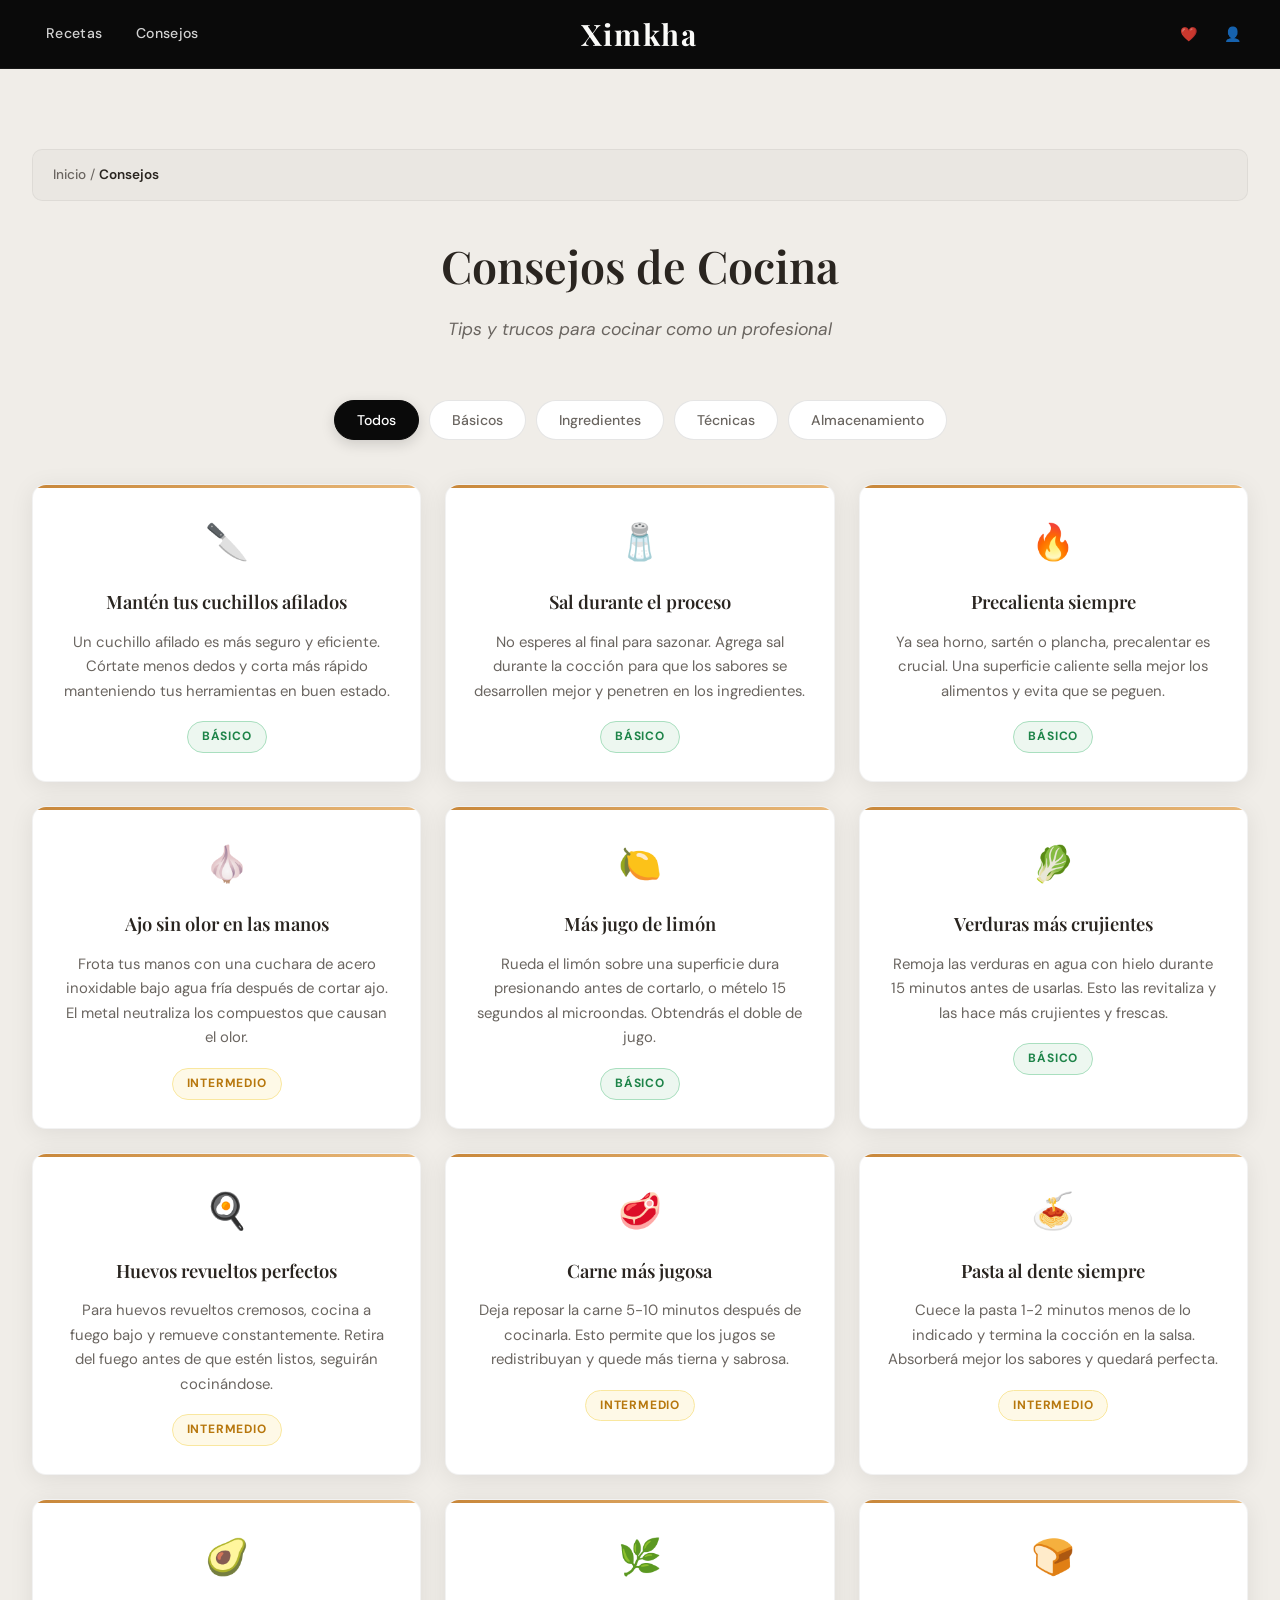
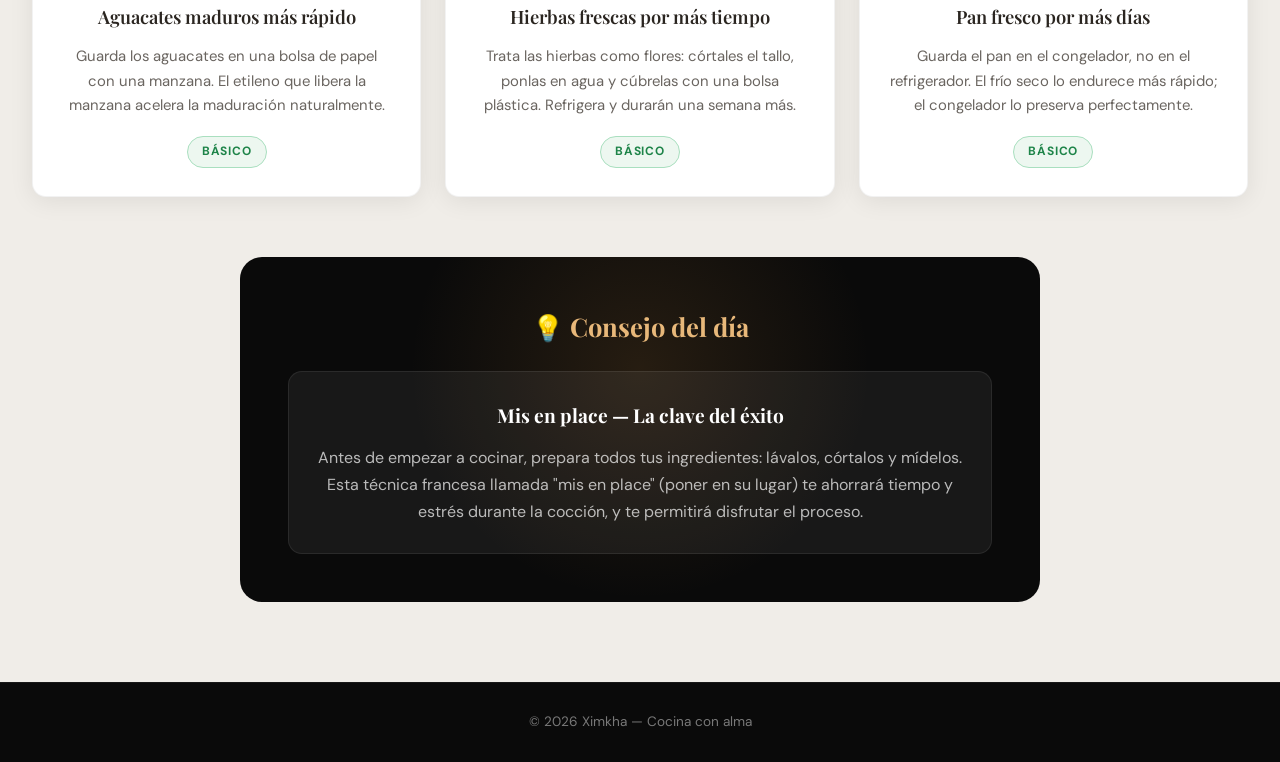
==== html/consejos.html @ 1acc7dbb "xml, js, css, html añadidos, aún mejorables" ====
<!DOCTYPE html>
<html lang="es">
<head>
    <meta charset="UTF-8" />
    <meta name="viewport" content="width=device-width, initial-scale=1.0" />
    <title>Consejos de Cocina | Ximkha</title>
    <link rel="stylesheet" href="../css/estilos.css" />
</head>
<body>

<header>
    <nav class="barra-navegacion">
        <ul class="menu izquierda">
            <li><a href="recetas.html">Recetas</a></li>
            <li><a href="consejos.html">Consejos</a></li>
        </ul>
        <a href="index.html" class="logo">Ximkha</a>
        <ul class="menu derecha">
            <li><a href="favoritos.html" class="icono" title="Favoritos">❤️</a></li>
            <li><a href="usuario.html" class="icono" title="Usuario">👤</a></li>
        </ul>
    </nav>
</header>

<main class="seccion-consejos">
    <div class="breadcrumb">
        <a href="index.html">Inicio</a> / <span>Consejos</span>
    </div>

    <div class="header-consejos">
        <h2>Consejos de Cocina</h2>
        <p class="subtitulo-consejos">Tips y trucos para cocinar como un profesional</p>
    </div>

    <div class="contenedor-consejos">
        <div class="categorias-consejos">
            <button class="btn-categoria activo" data-categoria="todos">Todos</button>
            <button class="btn-categoria" data-categoria="basicos">Básicos</button>
            <button class="btn-categoria" data-categoria="ingredientes">Ingredientes</button>
            <button class="btn-categoria" data-categoria="tecnicas">Técnicas</button>
            <button class="btn-categoria" data-categoria="almacenamiento">Almacenamiento</button>
        </div>

        <div class="grid-consejos">
            <article class="tarjeta-consejo" data-categoria="basicos">
                <div class="icono-consejo">🔪</div>
                <h3>Mantén tus cuchillos afilados</h3>
                <p>Un cuchillo afilado es más seguro y eficiente. Córtate menos dedos y corta más rápido manteniendo tus herramientas en buen estado.</p>
                <div class="dificultad basico">Básico</div>
            </article>

            <article class="tarjeta-consejo" data-categoria="basicos">
                <div class="icono-consejo">🧂</div>
                <h3>Sal durante el proceso</h3>
                <p>No esperes al final para sazonar. Agrega sal durante la cocción para que los sabores se desarrollen mejor y penetren en los ingredientes.</p>
                <div class="dificultad basico">Básico</div>
            </article>

            <article class="tarjeta-consejo" data-categoria="basicos">
                <div class="icono-consejo">🔥</div>
                <h3>Precalienta siempre</h3>
                <p>Ya sea horno, sartén o plancha, precalentar es crucial. Una superficie caliente sella mejor los alimentos y evita que se peguen.</p>
                <div class="dificultad basico">Básico</div>
            </article>

            <article class="tarjeta-consejo" data-categoria="ingredientes">
                <div class="icono-consejo">🧄</div>
                <h3>Ajo sin olor en las manos</h3>
                <p>Frota tus manos con una cuchara de acero inoxidable bajo agua fría después de cortar ajo. El metal neutraliza los compuestos que causan el olor.</p>
                <div class="dificultad intermedio">Intermedio</div>
            </article>

            <article class="tarjeta-consejo" data-categoria="ingredientes">
                <div class="icono-consejo">🍋</div>
                <h3>Más jugo de limón</h3>
                <p>Rueda el limón sobre una superficie dura presionando antes de cortarlo, o mételo 15 segundos al microondas. Obtendrás el doble de jugo.</p>
                <div class="dificultad basico">Básico</div>
            </article>

            <article class="tarjeta-consejo" data-categoria="ingredientes">
                <div class="icono-consejo">🥬</div>
                <h3>Verduras más crujientes</h3>
                <p>Remoja las verduras en agua con hielo durante 15 minutos antes de usarlas. Esto las revitaliza y las hace más crujientes y frescas.</p>
                <div class="dificultad basico">Básico</div>
            </article>

            <article class="tarjeta-consejo" data-categoria="tecnicas">
                <div class="icono-consejo">🍳</div>
                <h3>Huevos revueltos perfectos</h3>
                <p>Para huevos revueltos cremosos, cocina a fuego bajo y remueve constantemente. Retira del fuego antes de que estén listos, seguirán cocinándose.</p>
                <div class="dificultad intermedio">Intermedio</div>
            </article>

            <article class="tarjeta-consejo" data-categoria="tecnicas">
                <div class="icono-consejo">🥩</div>
                <h3>Carne más jugosa</h3>
                <p>Deja reposar la carne 5-10 minutos después de cocinarla. Esto permite que los jugos se redistribuyan y quede más tierna y sabrosa.</p>
                <div class="dificultad intermedio">Intermedio</div>
            </article>

            <article class="tarjeta-consejo" data-categoria="tecnicas">
                <div class="icono-consejo">🍝</div>
                <h3>Pasta al dente siempre</h3>
                <p>Cuece la pasta 1-2 minutos menos de lo indicado y termina la cocción en la salsa. Absorberá mejor los sabores y quedará perfecta.</p>
                <div class="dificultad intermedio">Intermedio</div>
            </article>

            <article class="tarjeta-consejo" data-categoria="almacenamiento">
                <div class="icono-consejo">🥑</div>
                <h3>Aguacates maduros más rápido</h3>
                <p>Guarda los aguacates en una bolsa de papel con una manzana. El etileno que libera la manzana acelera la maduración naturalmente.</p>
                <div class="dificultad basico">Básico</div>
            </article>

            <article class="tarjeta-consejo" data-categoria="almacenamiento">
                <div class="icono-consejo">🌿</div>
                <h3>Hierbas frescas por más tiempo</h3>
                <p>Trata las hierbas como flores: córtales el tallo, ponlas en agua y cúbrelas con una bolsa plástica. Refrigera y durarán una semana más.</p>
                <div class="dificultad basico">Básico</div>
            </article>

            <article class="tarjeta-consejo" data-categoria="almacenamiento">
                <div class="icono-consejo">🍞</div>
                <h3>Pan fresco por más días</h3>
                <p>Guarda el pan en el congelador, no en el refrigerador. El frío seco lo endurece más rápido; el congelador lo preserva perfectamente.</p>
                <div class="dificultad basico">Básico</div>
            </article>
        </div>
    </div>

    <div class="consejo-destacado">
        <h3>💡 Consejo del día</h3>
        <div class="consejo-dia">
            <h4>Mis en place — La clave del éxito</h4>
            <p>Antes de empezar a cocinar, prepara todos tus ingredientes: lávalos, córtalos y mídelos. Esta técnica francesa llamada "mis en place" (poner en su lugar) te ahorrará tiempo y estrés durante la cocción, y te permitirá disfrutar el proceso.</p>
        </div>
    </div>
</main>

<footer>
    <p>&copy; 2026 Ximkha — Cocina con alma</p>
</footer>

<script src="../js/consejos.js"></script>
<script src="../js/favoritos.js"></script>

</body>
</html>
---- css/estilos.css ----
@import url('https://fonts.googleapis.com/css2?family=Playfair+Display:wght@400;600;700&family=DM+Sans:wght@300;400;500;600&display=swap');

* {
    margin: 0;
    padding: 0;
    box-sizing: border-box;
}

:root {
    --negro: #0a0a0a;
    --blanco: #fafaf8;
    --crema: #f5f0e8;
    --acento: #c8873a;
    --acento-oscuro: #a06828;
    --acento-claro: #e8b87a;
    --gris-suave: #f0ede8;
    --gris-medio: #9a9590;
    --texto: #2a2520;
    --texto-suave: #6a6560;
    --sombra: 0 4px 24px rgba(0,0,0,0.08);
    --sombra-hover: 0 12px 40px rgba(0,0,0,0.15);
    --radio: 14px;
    --radio-grande: 22px;
}

body {
    font-family: 'DM Sans', sans-serif;
    background-color: var(--blanco);
    color: var(--texto);
    line-height: 1.65;
}

/* Header y barras dde navegación */
header {
    background-color: var(--negro);
    position: sticky;
    top: 0;
    z-index: 1000;
    border-bottom: 1px solid rgba(255,255,255,0.06);
}

.barra-navegacion {
    display: flex;
    justify-content: space-between;
    align-items: center;
    max-width: 1280px;
    margin: 0 auto;
    padding: 0 32px;
    height: 68px;
}

.menu {
    list-style: none;
    display: flex;
    gap: 6px;
    align-items: center;
}

.menu.izquierda { flex: 1; justify-content: flex-start; }
.menu.derecha   { flex: 1; justify-content: flex-end; }

.logo {
    font-family: 'Playfair Display', serif;
    font-size: 1.85rem;
    font-weight: 700;
    color: var(--blanco);
    text-decoration: none;
    letter-spacing: 2px;
    transition: color 0.3s;
    flex: 1;
    text-align: center;
}
.logo:hover { color: var(--acento-claro); }

.menu > li > a {
    color: rgba(255,255,255,0.82);
    text-decoration: none;
    font-size: 0.88rem;
    font-weight: 500;
    letter-spacing: 0.3px;
    padding: 8px 14px;
    border-radius: 8px;
    transition: all 0.25s;
    display: block;
}
.menu > li > a:hover {
    color: #fff;
    background: rgba(255,255,255,0.1);
}

/* Iconos de la derecha */
.icono {
    font-size: 1.25rem;
    transition: transform 0.25s;
    display: flex;
    align-items: center;
    justify-content: center;
    width: 38px;
    height: 38px;
    border-radius: 50%;
}
.icono:hover { transform: scale(1.15); background: rgba(255,255,255,0.1) !important; }
.icono.activo { background: rgba(200,135,58,0.2) !important; }

/* Separador "Ver todas" */
.mega-ver-todas {
    grid-column: 1 / -1;
    margin-top: 8px;
    padding-top: 16px;
    border-top: 1px solid rgba(255,255,255,0.08);
    list-style: none;
}

.mega-ver-todas a {
    display: flex;
    align-items: center;
    justify-content: center;
    gap: 8px;
    padding: 11px;
    background: linear-gradient(135deg, var(--acento), var(--acento-oscuro));
    border-radius: 10px;
    color: #fff !important;
    font-weight: 600;
    font-size: 0.88rem;
    text-decoration: none;
    transition: all 0.2s;
    letter-spacing: 0.3px;
    border: 1px solid transparent !important;
}

.mega-ver-todas a:hover {
    background: linear-gradient(135deg, var(--acento-claro), var(--acento));
    transform: none !important;
    box-shadow: 0 4px 16px rgba(200,135,58,0.35);
}

/* Flecha indicadora del dropdown */
.dropdown > a::after {
    content: ' ›';
    font-size: 0.9rem;
    opacity: 0.5;
    transition: transform 0.2s;
    display: inline-block;
}
.dropdown:hover > a::after {
    transform: rotate(90deg);
    opacity: 1;
}

/* =====================
   HERO - INDEX
   ===================== */
.hero {
    min-height: calc(100vh - 68px);
    background: var(--negro);
    display: flex;
    flex-direction: column;
    align-items: center;
    justify-content: center;
    text-align: center;
    padding: 60px 30px;
    position: relative;
    overflow: hidden;
}

/* Fondo con textura de puntos */
.hero::before {
    content: '';
    position: absolute;
    inset: 0;
    background-image: radial-gradient(circle, rgba(200,135,58,0.08) 1px, transparent 1px);
    background-size: 32px 32px;
    pointer-events: none;
}

/* Orbe de luz ambiental */
.hero::after {
    content: '';
    position: absolute;
    top: -20%;
    left: 50%;
    transform: translateX(-50%);
    width: 700px;
    height: 700px;
    background: radial-gradient(circle, rgba(200,135,58,0.12) 0%, transparent 65%);
    pointer-events: none;
}

.hero-badge {
    display: inline-flex;
    align-items: center;
    gap: 8px;
    background: rgba(200,135,58,0.12);
    border: 1px solid rgba(200,135,58,0.3);
    color: var(--acento-claro);
    font-size: 0.8rem;
    font-weight: 600;
    letter-spacing: 1.5px;
    text-transform: uppercase;
    padding: 7px 16px;
    border-radius: 50px;
    margin-bottom: 32px;
    position: relative;
    z-index: 1;
    animation: fadeUp 0.8s ease both;
}

.hero h1 {
    font-family: 'Playfair Display', serif;
    font-size: clamp(3rem, 7vw, 5.5rem);
    font-weight: 700;
    color: var(--blanco);
    line-height: 1.1;
    margin-bottom: 24px;
    position: relative;
    z-index: 1;
    animation: fadeUp 0.8s ease 0.1s both;
}

.hero h1 em {
    font-style: italic;
    color: var(--acento-claro);
}

.hero-subtitulo {
    font-size: 1.15rem;
    color: rgba(255,255,255,0.55);
    font-weight: 300;
    max-width: 480px;
    margin-bottom: 48px;
    position: relative;
    z-index: 1;
    animation: fadeUp 0.8s ease 0.2s both;
    line-height: 1.7;
}

.hero-botones {
    display: flex;
    gap: 14px;
    flex-wrap: wrap;
    justify-content: center;
    position: relative;
    z-index: 1;
    animation: fadeUp 0.8s ease 0.3s both;
    margin-bottom: 72px;
}

.btn-primario {
    display: inline-flex;
    align-items: center;
    gap: 8px;
    background: linear-gradient(135deg, var(--acento), var(--acento-oscuro));
    color: #fff;
    padding: 14px 28px;
    border-radius: 50px;
    text-decoration: none;
    font-weight: 600;
    font-size: 0.95rem;
    transition: all 0.3s;
    box-shadow: 0 4px 20px rgba(200,135,58,0.35);
}
.btn-primario:hover {
    transform: translateY(-2px);
    box-shadow: 0 8px 28px rgba(200,135,58,0.45);
}

.btn-secundario {
    display: inline-flex;
    align-items: center;
    gap: 8px;
    background: rgba(255,255,255,0.07);
    color: rgba(255,255,255,0.85);
    padding: 14px 28px;
    border-radius: 50px;
    text-decoration: none;
    font-weight: 500;
    font-size: 0.95rem;
    transition: all 0.3s;
    border: 1px solid rgba(255,255,255,0.12);
}
.btn-secundario:hover {
    background: rgba(255,255,255,0.12);
    color: #fff;
    transform: translateY(-2px);
}

/* Stats del hero */
.hero-stats {
    display: flex;
    gap: 48px;
    position: relative;
    z-index: 1;
    animation: fadeUp 0.8s ease 0.4s both;
}

.hero-stat {
    text-align: center;
}

.hero-stat-num {
    font-family: 'Playfair Display', serif;
    font-size: 2rem;
    font-weight: 700;
    color: var(--blanco);
    display: block;
}

.hero-stat-label {
    font-size: 0.78rem;
    color: rgba(255,255,255,0.4);
    text-transform: uppercase;
    letter-spacing: 1.5px;
    font-weight: 500;
}

/* Divisor hero */
.hero-divider {
    position: absolute;
    bottom: 0;
    left: 0;
    right: 0;
    height: 60px;
    background: var(--blanco);
    clip-path: ellipse(55% 100% at 50% 100%);
}

/* =====================
   CATEGORÍAS HERO (debajo del hero)
   ===================== */
.categorias-hero {
    padding: 64px 32px;
    max-width: 1280px;
    margin: 0 auto;
}

.categorias-hero h2 {
    font-family: 'Playfair Display', serif;
    font-size: 2rem;
    color: var(--texto);
    margin-bottom: 36px;
    font-weight: 600;
}

.categorias-grid {
    display: grid;
    grid-template-columns: repeat(4, 1fr);
    gap: 20px;
}

.categoria-card {
    background: var(--gris-suave);
    border-radius: var(--radio);
    padding: 28px 24px;
    text-decoration: none;
    display: flex;
    flex-direction: column;
    gap: 12px;
    transition: all 0.3s;
    border: 1px solid rgba(0,0,0,0.05);
}

.categoria-card:hover {
    background: var(--negro);
    transform: translateY(-4px);
    box-shadow: var(--sombra-hover);
}

.categoria-card:hover .cat-titulo { color: #fff; }
.categoria-card:hover .cat-desc { color: rgba(255,255,255,0.5); }

.cat-emoji { font-size: 2rem; }
.cat-titulo { font-weight: 600; font-size: 1rem; color: var(--texto); }
.cat-desc { font-size: 0.82rem; color: var(--texto-suave); }

/* =====================
   SECCIÓN RECETAS
   ===================== */
.seccion-recetas {
    padding: 80px 32px 80px;
    background: var(--blanco);
}

.seccion-header {
    max-width: 1280px;
    margin: 0 auto 48px;
    display: flex;
    align-items: flex-end;
    justify-content: space-between;
}

.seccion-header h2 {
    font-family: 'Playfair Display', serif;
    font-size: 2.4rem;
    color: var(--texto);
    font-weight: 600;
}

.seccion-header a {
    color: var(--acento);
    text-decoration: none;
    font-weight: 500;
    font-size: 0.9rem;
    transition: color 0.2s;
}
.seccion-header a:hover { color: var(--acento-oscuro); }

.grid-recetas {
    display: grid;
    grid-template-columns: repeat(3, 1fr);
    gap: 28px;
    max-width: 1280px;
    margin: 0 auto;
}

/* =====================
   TARJETAS DE RECETA
   ===================== */
.tarjeta-receta {
    text-decoration: none;
    color: inherit;
    background: #fff;
    border-radius: var(--radio-grande);
    overflow: hidden;
    box-shadow: 0 2px 16px rgba(0,0,0,0.06);
    transition: all 0.35s cubic-bezier(0.34, 1.2, 0.64, 1);
    display: flex;
    flex-direction: column;
    border: 1px solid rgba(0,0,0,0.06);
    position: relative;
}

.tarjeta-receta:hover {
    transform: translateY(-8px);
    box-shadow: 0 20px 50px rgba(0,0,0,0.13);
    border-color: transparent;
}

.tarjeta-imagen {
    position: relative;
    overflow: hidden;
    height: 210px;
}

.tarjeta-imagen img {
    width: 100%;
    height: 100%;
    object-fit: cover;
    transition: transform 0.5s ease;
}

.tarjeta-receta:hover .tarjeta-imagen img {
    transform: scale(1.08);
}

/* Badge de tiempo sobre imagen */
.tarjeta-badge {
    position: absolute;
    bottom: 12px;
    left: 12px;
    background: rgba(0,0,0,0.65);
    backdrop-filter: blur(8px);
    color: #fff;
    font-size: 0.78rem;
    font-weight: 600;
    padding: 5px 11px;
    border-radius: 50px;
    letter-spacing: 0.3px;
}

/* Badge de categoría */
.tarjeta-categoria {
    position: absolute;
    top: 12px;
    left: 12px;
    background: var(--acento);
    color: #fff;
    font-size: 0.72rem;
    font-weight: 700;
    padding: 4px 10px;
    border-radius: 50px;
    text-transform: uppercase;
    letter-spacing: 0.8px;
}

/* Botón favorito flotante */
.btn-favorito-flotante {
    position: absolute;
    top: 12px;
    right: 12px;
    background: rgba(255,255,255,0.9);
    backdrop-filter: blur(8px);
    border: none;
    width: 38px;
    height: 38px;
    border-radius: 50%;
    font-size: 1rem;
    cursor: pointer;
    display: flex;
    align-items: center;
    justify-content: center;
    transition: all 0.25s;
    z-index: 2;
}
.btn-favorito-flotante:hover {
    background: #fff;
    transform: scale(1.15);
}

.info-receta {
    padding: 20px 22px 22px;
    flex: 1;
    display: flex;
    flex-direction: column;
    gap: 8px;
}

.info-receta h3 {
    font-family: 'Playfair Display', serif;
    font-size: 1.15rem;
    font-weight: 600;
    color: var(--texto);
    line-height: 1.3;
}

.info-receta .receta-meta {
    display: flex;
    gap: 14px;
    font-size: 0.8rem;
    color: var(--texto-suave);
}

.receta-meta span {
    display: flex;
    align-items: center;
    gap: 4px;
}

/* Botón grande de favorito (en páginas de detalle) */
.btn-favorito-grande {
    background: none;
    border: 2px solid rgba(0,0,0,0.1);
    font-size: 1.4rem;
    cursor: pointer;
    transition: all 0.3s;
    padding: 8px;
    border-radius: 50%;
    color: #bbb;
    width: 46px;
    height: 46px;
    display: flex;
    align-items: center;
    justify-content: center;
    flex-shrink: 0;
}
.btn-favorito-grande:hover {
    border-color: #e74c3c;
    background: rgba(231,76,60,0.08);
    transform: scale(1.1);
}
.btn-favorito-grande.favorito-activo { color: #e74c3c; border-color: #e74c3c; }

/* =====================
   BREADCRUMB
   ===================== */
.breadcrumb {
    max-width: 1280px;
    margin: 0 auto 28px;
    font-size: 0.85rem;
    color: var(--texto-suave);
    padding: 14px 20px;
    background: rgba(0,0,0,0.025);
    border-radius: 10px;
    border: 1px solid rgba(0,0,0,0.05);
}
.breadcrumb a {
    text-decoration: none;
    color: var(--texto-suave);
    font-weight: 500;
    transition: color 0.2s;
}
.breadcrumb a:hover { color: var(--acento); }
.breadcrumb span { color: var(--texto); font-weight: 600; }

/* Detalles de Recetas */
.contenido-receta {
    padding: 80px 32px 80px;
    background: var(--gris-suave);
    min-height: 100vh;
}

.contenedor-receta {
    max-width: 1200px;
    margin: 0 auto;
    background: #fff;
    border-radius: 24px;
    box-shadow: 0 8px 40px rgba(0,0,0,0.08);
    overflow: hidden;
}

.header-receta {
    display: grid;
    grid-template-columns: 1fr 1fr;
    min-height: 480px;
}

.imagen-receta {
    overflow: hidden;
    position: relative;
}
.imagen-receta img {
    width: 100%;
    height: 100%;
    object-fit: cover;
    transition: transform 0.4s;
}
.imagen-receta:hover img { transform: scale(1.04); }

.info-basica {
    padding: 44px 48px;
    display: flex;
    flex-direction: column;
    gap: 24px;
    overflow-y: auto;
    max-height: 480px;
}

.info-basica h1 {
    font-family: 'Playfair Display', serif;
    font-size: 2.2rem;
    color: var(--texto);
    font-weight: 600;
    line-height: 1.2;
}

.datos-receta {
    display: flex;
    gap: 10px;
    align-items: center;
    flex-wrap: wrap;
}

.dato {
    display: flex;
    align-items: center;
    gap: 7px;
    background: var(--gris-suave);
    padding: 8px 14px;
    border-radius: 50px;
    font-weight: 500;
    font-size: 0.88rem;
    color: var(--texto);
    border: 1px solid rgba(0,0,0,0.06);
}
.icono-dato { font-size: 1rem; }

.descripcion h3,
.tabla-nutricional h3 {
    font-family: 'Playfair Display', serif;
    color: var(--texto);
    margin-bottom: 12px;
    font-size: 1.15rem;
}
.descripcion p { color: var(--texto-suave); font-size: 0.95rem; line-height: 1.7; }

.valores-nutricionales {
    display: grid;
    grid-template-columns: repeat(4, 1fr);
    gap: 10px;
}

.valor-nutricional {
    text-align: center;
    background: linear-gradient(135deg, var(--acento), var(--acento-oscuro));
    color: white;
    padding: 14px 8px;
    border-radius: 12px;
}

.valor-nutricional .numero {
    display: block;
    font-family: 'Playfair Display', serif;
    font-size: 1.4rem;
    font-weight: 700;
    margin-bottom: 3px;
}
.valor-nutricional .unidad { font-size: 0.78rem; opacity: 0.85; }

.contenido-receta-detalle {
    display: grid;
    grid-template-columns: 1fr 1fr;
    gap: 48px;
    padding: 48px;
    background: #fff;
}

.ingredientes h2,
.pasos h2 {
    font-family: 'Playfair Display', serif;
    color: var(--texto);
    margin-bottom: 24px;
    font-size: 1.6rem;
    font-weight: 600;
    padding-bottom: 12px;
    border-bottom: 2px solid var(--acento);
}

.lista-ingredientes {
    list-style: none;
    padding: 0;
}

.lista-ingredientes li {
    padding: 12px 0;
    border-bottom: 1px solid var(--gris-suave);
    color: var(--texto);
    font-size: 0.95rem;
    position: relative;
    padding-left: 22px;
}
.lista-ingredientes li:before {
    content: "•";
    color: var(--acento);
    font-weight: bold;
    position: absolute;
    left: 0;
    font-size: 1.3rem;
    line-height: 1.4;
}

.lista-pasos {
    padding-left: 0;
    counter-reset: step-counter;
    list-style: none;
}

.lista-pasos li {
    padding: 15px 0 15px 52px;
    border-bottom: 1px solid var(--gris-suave);
    color: var(--texto);
    font-size: 0.95rem;
    position: relative;
    counter-increment: step-counter;
    line-height: 1.65;
}

.lista-pasos li:before {
    content: counter(step-counter);
    position: absolute;
    left: 0;
    top: 14px;
    background: linear-gradient(135deg, var(--acento), var(--acento-oscuro));
    color: white;
    width: 30px;
    height: 30px;
    border-radius: 50%;
    display: flex;
    align-items: center;
    justify-content: center;
    font-weight: 700;
    font-size: 0.85rem;
}

.consejos {
    background: var(--crema);
    padding: 32px 48px;
    border-top: 1px solid rgba(0,0,0,0.05);
}
.consejos h3 {
    font-family: 'Playfair Display', serif;
    color: var(--texto);
    margin-bottom: 12px;
    font-size: 1.15rem;
}
.consejos p { color: var(--texto-suave); line-height: 1.7; font-size: 0.95rem; }

/* Página de consejos*/
.seccion-consejos {
    padding: 80px 32px 80px;
    background: var(--gris-suave);
    min-height: 100vh;
}

.header-consejos {
    text-align: center;
    margin-bottom: 56px;
    max-width: 700px;
    margin-left: auto;
    margin-right: auto;
}

.header-consejos h2 {
    font-family: 'Playfair Display', serif;
    font-size: 2.8rem;
    color: var(--texto);
    font-weight: 600;
    margin-bottom: 12px;
}

.subtitulo-consejos {
    font-size: 1.1rem;
    color: var(--texto-suave);
    font-style: italic;
}

.contenedor-consejos { max-width: 1280px; margin: 0 auto; }

.categorias-consejos {
    display: flex;
    justify-content: center;
    gap: 10px;
    margin-bottom: 44px;
    flex-wrap: wrap;
}

.btn-categoria {
    background: #fff;
    border: 1.5px solid rgba(0,0,0,0.1);
    padding: 10px 22px;
    border-radius: 50px;
    cursor: pointer;
    transition: all 0.25s;
    font-weight: 500;
    color: var(--texto-suave);
    font-size: 0.88rem;
    font-family: 'DM Sans', sans-serif;
}
.btn-categoria:hover { border-color: var(--acento); color: var(--acento); }
.btn-categoria.activo {
    background: var(--negro);
    border-color: var(--negro);
    color: #fff;
    box-shadow: 0 4px 14px rgba(0,0,0,0.15);
}

.grid-consejos {
    display: grid;
    grid-template-columns: repeat(auto-fit, minmax(320px, 1fr));
    gap: 24px;
    margin-bottom: 60px;
}

.tarjeta-consejo {
    background: #fff;
    border-radius: var(--radio);
    padding: 28px;
    box-shadow: var(--sombra);
    transition: all 0.3s;
    position: relative;
    overflow: hidden;
    border: 1px solid rgba(0,0,0,0.05);
}
.tarjeta-consejo::before {
    content: '';
    position: absolute;
    top: 0; left: 0; right: 0;
    height: 3px;
    background: linear-gradient(90deg, var(--acento), var(--acento-claro));
}
.tarjeta-consejo:hover {
    transform: translateY(-6px);
    box-shadow: var(--sombra-hover);
}

.icono-consejo { font-size: 2.2rem; margin-bottom: 16px; text-align: center; }
.tarjeta-consejo h3 {
    font-family: 'Playfair Display', serif;
    color: var(--texto);
    margin-bottom: 12px;
    font-size: 1.15rem;
    font-weight: 600;
    text-align: center;
}
.tarjeta-consejo p { color: var(--texto-suave); line-height: 1.65; margin-bottom: 18px; text-align: center; font-size: 0.93rem; }

.dificultad {
    display: inline-block;
    padding: 5px 14px;
    border-radius: 50px;
    font-size: 0.75rem;
    font-weight: 700;
    text-transform: uppercase;
    letter-spacing: 0.8px;
    margin: 0 auto;
    display: block;
    width: fit-content;
}
.dificultad.basico { background: #edf7f0; color: #1e8449; border: 1px solid #a9dfbf; }
.dificultad.intermedio { background: #fef9e7; color: #b7770d; border: 1px solid #f9e79f; }
.dificultad.avanzado { background: #fdf2f2; color: #c0392b; border: 1px solid #fadbd8; }

.consejo-destacado {
    background: var(--negro);
    color: #fff;
    border-radius: var(--radio-grande);
    padding: 48px;
    text-align: center;
    max-width: 800px;
    margin: 0 auto;
    position: relative;
    overflow: hidden;
}
.consejo-destacado::before {
    content: '';
    position: absolute;
    top: -40%;
    left: 50%;
    transform: translateX(-50%);
    width: 500px;
    height: 500px;
    background: radial-gradient(circle, rgba(200,135,58,0.15) 0%, transparent 65%);
    pointer-events: none;
}
.consejo-destacado h3 { font-family: 'Playfair Display', serif; font-size: 1.6rem; margin-bottom: 24px; color: var(--acento-claro); position: relative; }
.consejo-dia { background: rgba(255,255,255,0.06); border-radius: 14px; padding: 28px; border: 1px solid rgba(255,255,255,0.08); position: relative; }
.consejo-dia h4 { font-family: 'Playfair Display', serif; font-size: 1.2rem; margin-bottom: 12px; color: #fff; }
.consejo-dia p { color: rgba(255,255,255,0.7); line-height: 1.7; }

/* Página de Favoritos */
.seccion-favoritos {
    padding: 80px 32px 80px;
    background: var(--gris-suave);
    min-height: 80vh;
}

.header-favoritos { text-align: center; margin-bottom: 44px; }
.header-favoritos h2 {
    font-family: 'Playfair Display', serif;
    font-size: 2.6rem;
    color: var(--texto);
    font-weight: 600;
    margin-bottom: 12px;
}

.contador-favoritos { font-size: 1.1rem; color: var(--texto-suave); font-weight: 500; }
.contador-favoritos span { color: var(--acento); font-weight: 700; font-size: 1.3rem; }

.mensaje-vacio {
    text-align: center;
    padding: 80px 20px;
    max-width: 480px;
    margin: 0 auto;
}
.icono-corazon { font-size: 3.5rem; margin-bottom: 20px; opacity: 0.6; }
.mensaje-vacio h3 { font-family: 'Playfair Display', serif; font-size: 1.7rem; color: var(--texto); margin-bottom: 14px; font-weight: 600; }
.mensaje-vacio p { color: var(--texto-suave); font-size: 1rem; line-height: 1.7; margin-bottom: 28px; }

.btn-explorar {
    display: inline-flex;
    align-items: center;
    gap: 8px;
    background: var(--negro);
    color: white;
    padding: 14px 28px;
    text-decoration: none;
    border-radius: 50px;
    font-weight: 600;
    transition: all 0.3s;
}
.btn-explorar:hover { background: var(--acento); transform: translateY(-2px); }

.acciones-favoritos { text-align: center; margin-top: 48px; }
.btn-limpiar {
    background: transparent;
    color: #c0392b;
    padding: 11px 24px;
    border: 1.5px solid #c0392b;
    border-radius: 50px;
    font-weight: 600;
    cursor: pointer;
    transition: all 0.3s;
    font-family: 'DM Sans', sans-serif;
    display: none;
}
.btn-limpiar:hover { background: #c0392b; color: #fff; }

/* Perfil de Usuario */
.seccion-usuario {
    padding: 80px 32px 80px;
    background: var(--gris-suave);
    min-height: 100vh;
}

.contenedor-usuario {
    max-width: 960px;
    margin: 0 auto;
    display: flex;
    flex-direction: column;
    gap: 28px;
}

.perfil-usuario {
    background: var(--negro);
    padding: 40px;
    border-radius: var(--radio-grande);
    display: flex;
    align-items: center;
    gap: 32px;
    color: #fff;
    position: relative;
    overflow: hidden;
}
.perfil-usuario::after {
    content: '';
    position: absolute;
    right: -60px; top: -60px;
    width: 260px; height: 260px;
    background: radial-gradient(circle, rgba(200,135,58,0.15) 0%, transparent 65%);
    pointer-events: none;
}

.avatar-usuario { position: relative; }
.avatar-usuario img {
    width: 130px; height: 130px;
    border-radius: 50%;
    object-fit: cover;
    border: 3px solid rgba(200,135,58,0.5);
}
.btn-cambiar-avatar {
    position: absolute;
    bottom: 4px; right: 4px;
    background: var(--acento);
    color: white;
    border: none;
    width: 32px; height: 32px;
    border-radius: 50%;
    cursor: pointer;
    font-size: 1rem;
    transition: all 0.25s;
    display: flex; align-items: center; justify-content: center;
}
.btn-cambiar-avatar:hover { background: var(--acento-claro); transform: scale(1.1); }

.info-usuario h1 { font-family: 'Playfair Display', serif; font-size: 2rem; margin-bottom: 8px; font-weight: 600; }
.info-usuario p { color: rgba(255,255,255,0.6); font-size: 0.95rem; margin-bottom: 6px; }
.fecha-registro { font-size: 0.82rem !important; font-style: italic; }

.estadisticas-usuario {
    display: grid;
    grid-template-columns: repeat(3, 1fr);
    gap: 16px;
}

.stat-card {
    background: #fff;
    padding: 28px;
    border-radius: var(--radio);
    box-shadow: var(--sombra);
    text-align: center;
    transition: transform 0.25s;
    border: 1px solid rgba(0,0,0,0.05);
}
.stat-card:hover { transform: translateY(-4px); }
.stat-numero { font-family: 'Playfair Display', serif; font-size: 2.5rem; font-weight: 700; color: var(--acento); margin-bottom: 8px; }
.stat-titulo { color: var(--texto-suave); font-size: 0.9rem; font-weight: 500; }

.formulario-perfil,
.preferencias-usuario,
.acciones-cuenta {
    background: #fff;
    padding: 36px;
    border-radius: var(--radio);
    box-shadow: var(--sombra);
    border: 1px solid rgba(0,0,0,0.05);
}

.formulario-perfil h2,
.preferencias-usuario h2,
.acciones-cuenta h2 {
    font-family: 'Playfair Display', serif;
    color: var(--texto);
    margin-bottom: 28px;
    font-size: 1.6rem;
    font-weight: 600;
}

.campo-formulario { margin-bottom: 22px; }
.campo-formulario label {
    display: block;
    margin-bottom: 7px;
    color: var(--texto);
    font-weight: 500;
    font-size: 0.9rem;
}
.campo-formulario input,
.campo-formulario textarea {
    width: 100%;
    padding: 12px 16px;
    border: 1.5px solid rgba(0,0,0,0.1);
    border-radius: 10px;
    font-size: 0.95rem;
    font-family: 'DM Sans', sans-serif;
    transition: border-color 0.25s;
    background: var(--gris-suave);
    color: var(--texto);
}
.campo-formulario input:focus,
.campo-formulario textarea:focus {
    outline: none;
    border-color: var(--acento);
    background: #fff;
}

.botones-formulario { display: flex; gap: 12px; margin-top: 24px; }

.btn-guardar {
    background: var(--negro);
    color: white;
    padding: 12px 28px;
    border: none;
    border-radius: 50px;
    font-weight: 600;
    cursor: pointer;
    transition: all 0.25s;
    font-family: 'DM Sans', sans-serif;
}
.btn-guardar:hover { background: var(--acento); transform: translateY(-1px); }

.btn-cancelar {
    background: transparent;
    color: var(--texto-suave);
    padding: 12px 28px;
    border: 1.5px solid rgba(0,0,0,0.12);
    border-radius: 50px;
    font-weight: 500;
    cursor: pointer;
    transition: all 0.25s;
    font-family: 'DM Sans', sans-serif;
}
.btn-cancelar:hover { background: var(--gris-suave); }

/* Switches */
.opciones-preferencias { display: flex; flex-direction: column; gap: 18px; }
.opcion-preferencia {
    display: flex;
    align-items: center;
    gap: 18px;
    padding: 14px 0;
    border-bottom: 1px solid var(--gris-suave);
}
.switch { position: relative; display: inline-block; width: 54px; height: 30px; flex-shrink: 0; }
.switch input { opacity: 0; width: 0; height: 0; }
.slider {
    position: absolute; cursor: pointer; inset: 0;
    background-color: #ddd; transition: 0.3s; border-radius: 30px;
}
.slider:before {
    position: absolute; content: "";
    height: 22px; width: 22px; left: 4px; bottom: 4px;
    background-color: white; transition: 0.3s; border-radius: 50%;
    box-shadow: 0 2px 6px rgba(0,0,0,0.15);
}
input:checked + .slider { background-color: var(--acento); }
input:checked + .slider:before { transform: translateX(24px); }
.info-opcion h3 { color: var(--texto); font-size: 1rem; font-weight: 600; margin-bottom: 3px; }
.info-opcion p { color: var(--texto-suave); font-size: 0.85rem; margin: 0; }

.botones-cuenta { display: flex; flex-direction: column; gap: 12px; }
.botones-cuenta button {
    padding: 13px 20px;
    border: none;
    border-radius: 10px;
    font-weight: 600;
    cursor: pointer;
    transition: all 0.25s;
    text-align: left;
    font-family: 'DM Sans', sans-serif;
    font-size: 0.95rem;
}
.btn-cambiar-password { background: #fef9e7; color: #b7770d; }
.btn-exportar-datos { background: #edf7f0; color: #1e8449; }
.btn-eliminar-cuenta { background: #fdf2f2; color: #c0392b; }
.botones-cuenta button:hover { transform: translateX(4px); filter: brightness(0.95); }

/* Notificaciones */
.notificacion {
    position: fixed;
    top: 80px; right: 20px;
    padding: 14px 22px;
    border-radius: 10px;
    color: white;
    font-weight: 600;
    z-index: 9999;
    opacity: 0;
    transform: translateX(110%);
    transition: all 0.3s ease;
    font-size: 0.9rem;
    box-shadow: 0 4px 20px rgba(0,0,0,0.15);
    max-width: 320px;
}
.notificacion.visible { opacity: 1; transform: translateX(0); }
.notificacion.success { background: #1e8449; }
.notificacion.error { background: #c0392b; }
.notificacion.agregar { background: var(--acento); }
.notificacion.eliminar { background: #c0392b; }

/* Pie de página */
footer {
    background: var(--negro);
    color: rgba(255,255,255,0.45);
    text-align: center;
    padding: 28px 20px;
    font-size: 0.85rem;
    border-top: 1px solid rgba(255,255,255,0.06);
}

/* Animaciones */
@keyframes fadeUp {
    from { opacity: 0; transform: translateY(22px); }
    to   { opacity: 1; transform: translateY(0); }
}

@keyframes fadeIn {
    from { opacity: 0; transform: translateY(14px); }
    to   { opacity: 1; transform: translateY(0); }
}

/* Responsividad */
@media (max-width: 1024px) {
    .grid-recetas { grid-template-columns: repeat(2, 1fr); gap: 22px; }
    .categorias-grid { grid-template-columns: repeat(2, 1fr); }
    .header-receta { grid-template-columns: 1fr; }
    .info-basica { max-height: none; }
    .contenido-receta-detalle { grid-template-columns: 1fr; gap: 32px; padding: 32px; }
    .valores-nutricionales { grid-template-columns: repeat(2, 1fr); }
    .mega-menu { width: 580px; }
}

@media (max-width: 768px) {
    .barra-navegacion {
        flex-wrap: wrap;
        height: auto;
        padding: 12px 20px;
        gap: 10px;
    }
    .menu.izquierda, .menu.derecha { flex: unset; }
    .logo { order: -1; width: 100%; text-align: center; font-size: 1.6rem; }
    .mega-menu { 
        width: 95vw;
        left: 50%;
        transform: translateX(-50%);
        grid-template-columns: repeat(2, 1fr);
    }
    .dropdown:hover .mega-menu { transform: translateX(-50%) translateY(0); }
    .grid-recetas { grid-template-columns: 1fr; gap: 18px; }
    .estadisticas-usuario { grid-template-columns: 1fr; }
    .hero-stats { gap: 28px; }
    .hero h1 { font-size: 2.4rem; }
    .categorias-grid { grid-template-columns: 1fr 1fr; }
    .contenido-receta { padding: 60px 16px; }
    .seccion-recetas { padding: 60px 20px; }
    .seccion-consejos { padding: 60px 20px; }
    .seccion-favoritos { padding: 60px 20px; }
    .seccion-usuario { padding: 60px 20px; }
    .perfil-usuario { flex-direction: column; text-align: center; }
    .botones-formulario { flex-direction: column; }
}

@media (max-width: 480px) {
    .hero-stats { flex-direction: column; gap: 16px; }
    .hero-botones { flex-direction: column; align-items: center; }
    .categorias-grid { grid-template-columns: 1fr; }
    .mega-menu { grid-template-columns: 1fr; }
    .header-receta { min-height: auto; }
    .tarjeta-imagen { height: 200px; }
    .consejos { padding: 24px; }
    .consejo-destacado { padding: 28px 22px; }
}
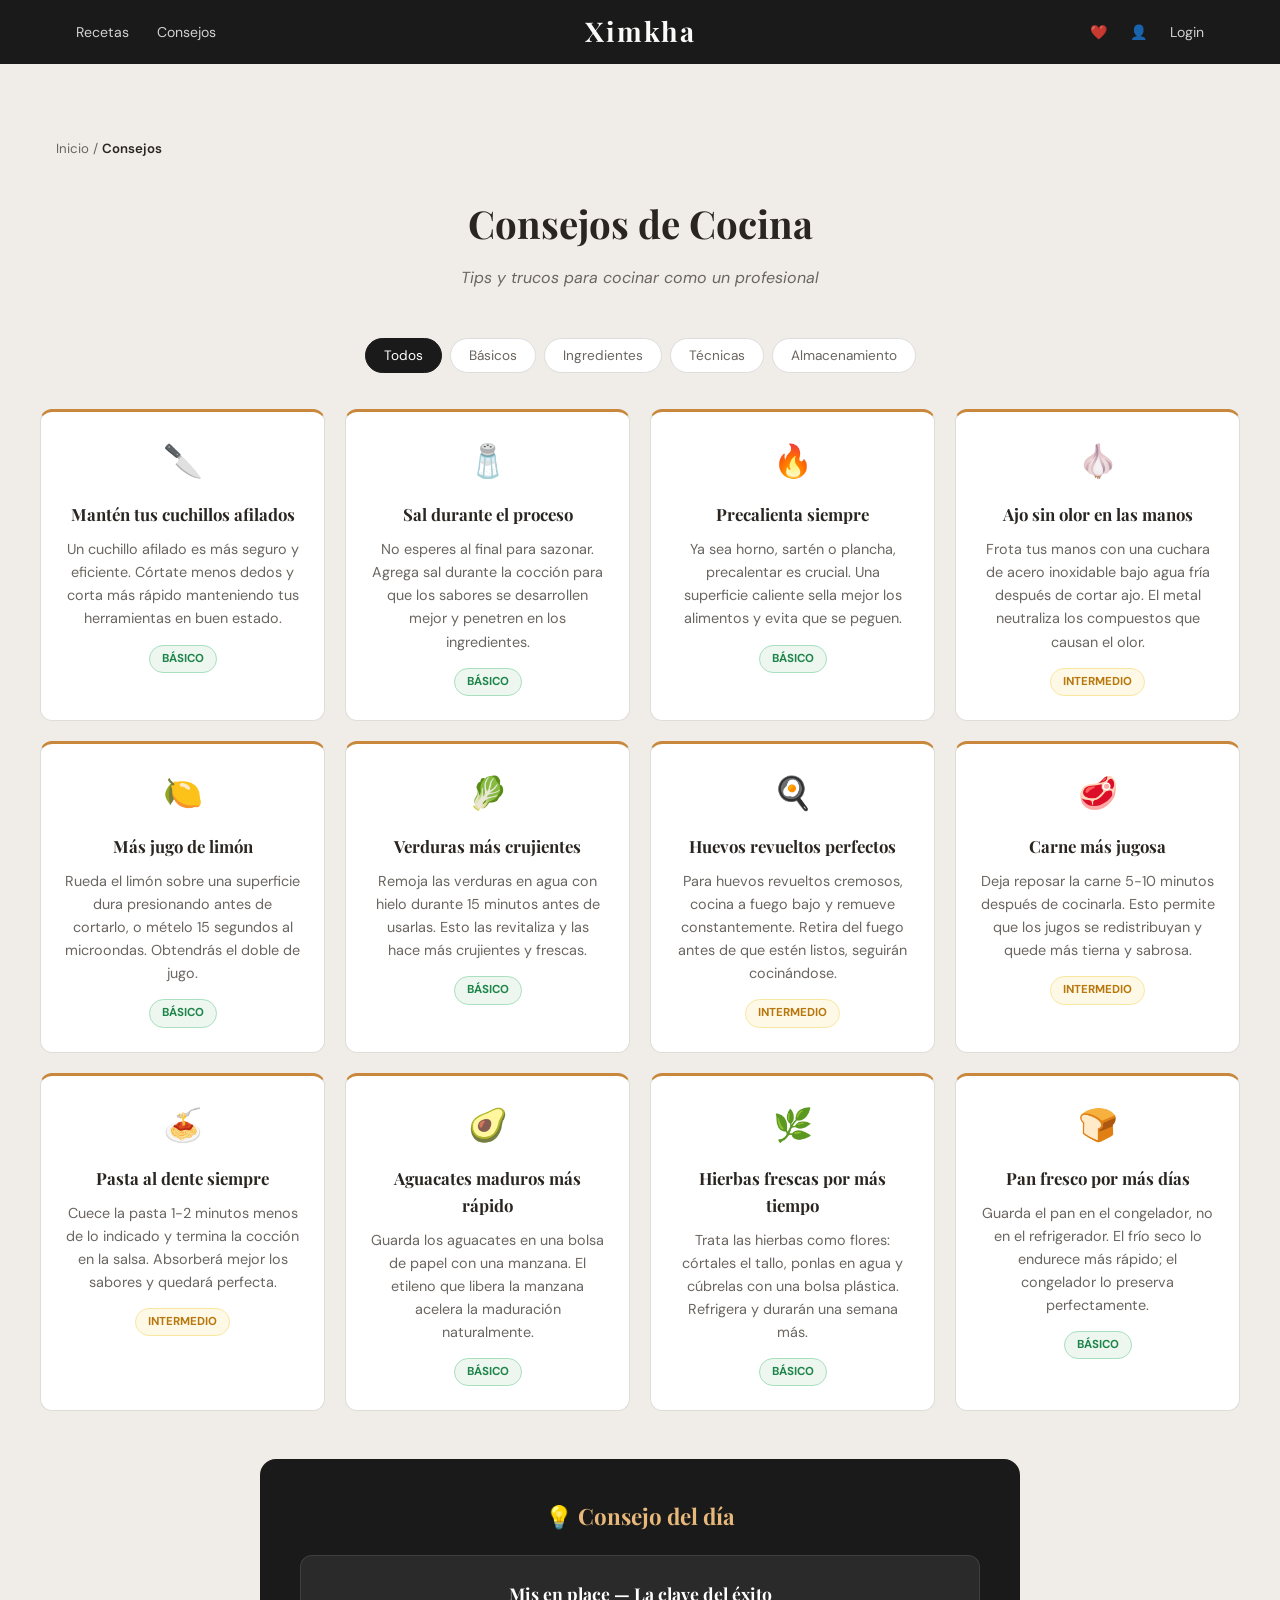
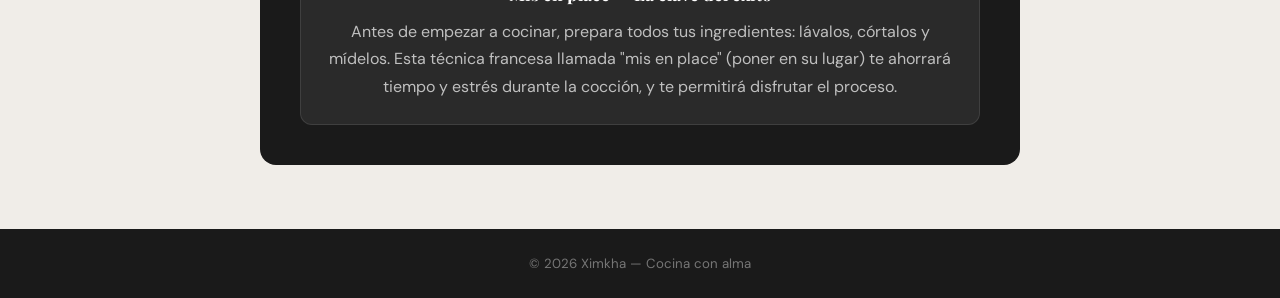
==== commit c9b55115: "Nueva pestaña agregada" ====
--- a/html/consejos.html
+++ b/html/consejos.html
@@ -18,6 +18,7 @@
         <ul class="menu derecha">
             <li><a href="favoritos.html" class="icono" title="Favoritos">❤️</a></li>
             <li><a href="usuario.html" class="icono" title="Usuario">👤</a></li>
+            <li><a href="login.html">Login</a></li>
         </ul>
     </nav>
 </header>
--- a/css/estilos.css
+++ b/css/estilos.css
@@ -6,81 +6,72 @@
     box-sizing: border-box;
 }
 
+/* Variables de color */
 :root {
-    --negro: #0a0a0a;
+    --negro: #1a1a1a;
     --blanco: #fafaf8;
     --crema: #f5f0e8;
     --acento: #c8873a;
     --acento-oscuro: #a06828;
-    --acento-claro: #e8b87a;
     --gris-suave: #f0ede8;
-    --gris-medio: #9a9590;
     --texto: #2a2520;
     --texto-suave: #6a6560;
-    --sombra: 0 4px 24px rgba(0,0,0,0.08);
-    --sombra-hover: 0 12px 40px rgba(0,0,0,0.15);
-    --radio: 14px;
-    --radio-grande: 22px;
+    --radio: 12px;
 }
 
 body {
     font-family: 'DM Sans', sans-serif;
     background-color: var(--blanco);
     color: var(--texto);
-    line-height: 1.65;
-}
-
-/* Header y barras dde navegación */
+    line-height: 1.6;
+}
+
+/* Navegacion */
 header {
     background-color: var(--negro);
     position: sticky;
     top: 0;
-    z-index: 1000;
-    border-bottom: 1px solid rgba(255,255,255,0.06);
+    z-index: 100;
 }
 
 .barra-navegacion {
     display: flex;
     justify-content: space-between;
     align-items: center;
-    max-width: 1280px;
+    max-width: 1200px;
     margin: 0 auto;
-    padding: 0 32px;
-    height: 68px;
+    padding: 0 24px;
+    height: 64px;
 }
 
 .menu {
     list-style: none;
     display: flex;
-    gap: 6px;
-    align-items: center;
-}
-
-.menu.izquierda { flex: 1; justify-content: flex-start; }
+    gap: 4px;
+    align-items: center;
+}
+
+.menu.izquierda { flex: 1; }
 .menu.derecha   { flex: 1; justify-content: flex-end; }
 
 .logo {
     font-family: 'Playfair Display', serif;
-    font-size: 1.85rem;
+    font-size: 1.7rem;
     font-weight: 700;
     color: var(--blanco);
     text-decoration: none;
     letter-spacing: 2px;
-    transition: color 0.3s;
     flex: 1;
     text-align: center;
 }
-.logo:hover { color: var(--acento-claro); }
+.logo:hover { color: var(--acento); }
 
 .menu > li > a {
-    color: rgba(255,255,255,0.82);
+    color: rgba(255,255,255,0.8);
     text-decoration: none;
     font-size: 0.88rem;
-    font-weight: 500;
-    letter-spacing: 0.3px;
-    padding: 8px 14px;
-    border-radius: 8px;
-    transition: all 0.25s;
+    padding: 7px 12px;
+    border-radius: 6px;
     display: block;
 }
 .menu > li > a:hover {
@@ -88,301 +79,157 @@
     background: rgba(255,255,255,0.1);
 }
 
-/* Iconos de la derecha */
 .icono {
-    font-size: 1.25rem;
-    transition: transform 0.25s;
+    font-size: 1.2rem;
     display: flex;
     align-items: center;
     justify-content: center;
-    width: 38px;
-    height: 38px;
+    width: 36px;
+    height: 36px;
     border-radius: 50%;
 }
-.icono:hover { transform: scale(1.15); background: rgba(255,255,255,0.1) !important; }
-.icono.activo { background: rgba(200,135,58,0.2) !important; }
-
-/* Separador "Ver todas" */
-.mega-ver-todas {
-    grid-column: 1 / -1;
-    margin-top: 8px;
-    padding-top: 16px;
-    border-top: 1px solid rgba(255,255,255,0.08);
-    list-style: none;
-}
-
-.mega-ver-todas a {
-    display: flex;
-    align-items: center;
-    justify-content: center;
-    gap: 8px;
-    padding: 11px;
-    background: linear-gradient(135deg, var(--acento), var(--acento-oscuro));
-    border-radius: 10px;
-    color: #fff !important;
-    font-weight: 600;
-    font-size: 0.88rem;
-    text-decoration: none;
-    transition: all 0.2s;
-    letter-spacing: 0.3px;
-    border: 1px solid transparent !important;
-}
-
-.mega-ver-todas a:hover {
-    background: linear-gradient(135deg, var(--acento-claro), var(--acento));
-    transform: none !important;
-    box-shadow: 0 4px 16px rgba(200,135,58,0.35);
-}
-
-/* Flecha indicadora del dropdown */
-.dropdown > a::after {
-    content: ' ›';
-    font-size: 0.9rem;
-    opacity: 0.5;
-    transition: transform 0.2s;
-    display: inline-block;
-}
-.dropdown:hover > a::after {
-    transform: rotate(90deg);
-    opacity: 1;
-}
-
-/* =====================
-   HERO - INDEX
-   ===================== */
+.icono:hover { background: rgba(255,255,255,0.1) !important; }
+.icono.activo { background: rgba(200,135,58,0.25) !important; }
+
+/* Hero */
 .hero {
-    min-height: calc(100vh - 68px);
+    min-height: calc(100vh - 64px);
     background: var(--negro);
     display: flex;
     flex-direction: column;
     align-items: center;
     justify-content: center;
     text-align: center;
-    padding: 60px 30px;
+    padding: 60px 24px;
     position: relative;
-    overflow: hidden;
-}
-
-/* Fondo con textura de puntos */
-.hero::before {
-    content: '';
-    position: absolute;
-    inset: 0;
-    background-image: radial-gradient(circle, rgba(200,135,58,0.08) 1px, transparent 1px);
-    background-size: 32px 32px;
-    pointer-events: none;
-}
-
-/* Orbe de luz ambiental */
-.hero::after {
-    content: '';
-    position: absolute;
-    top: -20%;
-    left: 50%;
-    transform: translateX(-50%);
-    width: 700px;
-    height: 700px;
-    background: radial-gradient(circle, rgba(200,135,58,0.12) 0%, transparent 65%);
-    pointer-events: none;
 }
 
 .hero-badge {
-    display: inline-flex;
-    align-items: center;
-    gap: 8px;
-    background: rgba(200,135,58,0.12);
-    border: 1px solid rgba(200,135,58,0.3);
-    color: var(--acento-claro);
-    font-size: 0.8rem;
+    display: inline-block;
+    background: rgba(200,135,58,0.15);
+    border: 1px solid rgba(200,135,58,0.35);
+    color: #e8b87a;
+    font-size: 0.78rem;
     font-weight: 600;
     letter-spacing: 1.5px;
     text-transform: uppercase;
-    padding: 7px 16px;
-    border-radius: 50px;
-    margin-bottom: 32px;
-    position: relative;
-    z-index: 1;
-    animation: fadeUp 0.8s ease both;
+    padding: 6px 14px;
+    border-radius: 50px;
+    margin-bottom: 28px;
 }
 
 .hero h1 {
     font-family: 'Playfair Display', serif;
-    font-size: clamp(3rem, 7vw, 5.5rem);
+    font-size: clamp(2.8rem, 6vw, 5rem);
     font-weight: 700;
     color: var(--blanco);
     line-height: 1.1;
-    margin-bottom: 24px;
-    position: relative;
-    z-index: 1;
-    animation: fadeUp 0.8s ease 0.1s both;
+    margin-bottom: 20px;
 }
 
 .hero h1 em {
     font-style: italic;
-    color: var(--acento-claro);
+    color: #e8b87a;
 }
 
 .hero-subtitulo {
-    font-size: 1.15rem;
-    color: rgba(255,255,255,0.55);
-    font-weight: 300;
-    max-width: 480px;
-    margin-bottom: 48px;
-    position: relative;
-    z-index: 1;
-    animation: fadeUp 0.8s ease 0.2s both;
+    font-size: 1.05rem;
+    color: rgba(255,255,255,0.5);
+    max-width: 460px;
+    margin-bottom: 40px;
     line-height: 1.7;
 }
 
 .hero-botones {
     display: flex;
-    gap: 14px;
+    gap: 12px;
     flex-wrap: wrap;
     justify-content: center;
-    position: relative;
-    z-index: 1;
-    animation: fadeUp 0.8s ease 0.3s both;
-    margin-bottom: 72px;
-}
-
+    margin-bottom: 60px;
+}
+
+/* Botones generales */
 .btn-primario {
     display: inline-flex;
     align-items: center;
     gap: 8px;
-    background: linear-gradient(135deg, var(--acento), var(--acento-oscuro));
+    background: var(--acento);
     color: #fff;
-    padding: 14px 28px;
+    padding: 12px 24px;
     border-radius: 50px;
     text-decoration: none;
     font-weight: 600;
-    font-size: 0.95rem;
-    transition: all 0.3s;
-    box-shadow: 0 4px 20px rgba(200,135,58,0.35);
-}
-.btn-primario:hover {
-    transform: translateY(-2px);
-    box-shadow: 0 8px 28px rgba(200,135,58,0.45);
-}
+    font-size: 0.9rem;
+    border: none;
+    cursor: pointer;
+    font-family: 'DM Sans', sans-serif;
+    transition: background 0.2s;
+}
+.btn-primario:hover { background: var(--acento-oscuro); }
 
 .btn-secundario {
     display: inline-flex;
     align-items: center;
     gap: 8px;
-    background: rgba(255,255,255,0.07);
-    color: rgba(255,255,255,0.85);
-    padding: 14px 28px;
+    background: transparent;
+    color: rgba(255,255,255,0.8);
+    padding: 12px 24px;
     border-radius: 50px;
     text-decoration: none;
     font-weight: 500;
-    font-size: 0.95rem;
-    transition: all 0.3s;
-    border: 1px solid rgba(255,255,255,0.12);
+    font-size: 0.9rem;
+    border: 1px solid rgba(255,255,255,0.2);
+    cursor: pointer;
+    font-family: 'DM Sans', sans-serif;
+    transition: background 0.2s;
 }
 .btn-secundario:hover {
-    background: rgba(255,255,255,0.12);
+    background: rgba(255,255,255,0.1);
     color: #fff;
-    transform: translateY(-2px);
 }
 
 /* Stats del hero */
 .hero-stats {
     display: flex;
-    gap: 48px;
-    position: relative;
-    z-index: 1;
-    animation: fadeUp 0.8s ease 0.4s both;
-}
-
-.hero-stat {
-    text-align: center;
-}
+    gap: 40px;
+}
+
+.hero-stat { text-align: center; }
 
 .hero-stat-num {
     font-family: 'Playfair Display', serif;
-    font-size: 2rem;
+    font-size: 1.8rem;
     font-weight: 700;
     color: var(--blanco);
     display: block;
 }
 
 .hero-stat-label {
-    font-size: 0.78rem;
+    font-size: 0.75rem;
     color: rgba(255,255,255,0.4);
     text-transform: uppercase;
-    letter-spacing: 1.5px;
-    font-weight: 500;
-}
-
-/* Divisor hero */
+    letter-spacing: 1px;
+}
+
 .hero-divider {
     position: absolute;
     bottom: 0;
     left: 0;
     right: 0;
-    height: 60px;
+    height: 50px;
     background: var(--blanco);
     clip-path: ellipse(55% 100% at 50% 100%);
 }
 
-/* =====================
-   CATEGORÍAS HERO (debajo del hero)
-   ===================== */
-.categorias-hero {
-    padding: 64px 32px;
-    max-width: 1280px;
-    margin: 0 auto;
-}
-
-.categorias-hero h2 {
-    font-family: 'Playfair Display', serif;
-    font-size: 2rem;
-    color: var(--texto);
-    margin-bottom: 36px;
-    font-weight: 600;
-}
-
-.categorias-grid {
-    display: grid;
-    grid-template-columns: repeat(4, 1fr);
-    gap: 20px;
-}
-
-.categoria-card {
-    background: var(--gris-suave);
-    border-radius: var(--radio);
-    padding: 28px 24px;
-    text-decoration: none;
-    display: flex;
-    flex-direction: column;
-    gap: 12px;
-    transition: all 0.3s;
-    border: 1px solid rgba(0,0,0,0.05);
-}
-
-.categoria-card:hover {
-    background: var(--negro);
-    transform: translateY(-4px);
-    box-shadow: var(--sombra-hover);
-}
-
-.categoria-card:hover .cat-titulo { color: #fff; }
-.categoria-card:hover .cat-desc { color: rgba(255,255,255,0.5); }
-
-.cat-emoji { font-size: 2rem; }
-.cat-titulo { font-weight: 600; font-size: 1rem; color: var(--texto); }
-.cat-desc { font-size: 0.82rem; color: var(--texto-suave); }
-
-/* =====================
-   SECCIÓN RECETAS
-   ===================== */
+/* Seccion de recetas */
 .seccion-recetas {
-    padding: 80px 32px 80px;
+    padding: 64px 24px;
     background: var(--blanco);
 }
 
 .seccion-header {
-    max-width: 1280px;
-    margin: 0 auto 48px;
+    max-width: 1200px;
+    margin: 0 auto 36px;
     display: flex;
     align-items: flex-end;
     justify-content: space-between;
@@ -390,124 +237,100 @@
 
 .seccion-header h2 {
     font-family: 'Playfair Display', serif;
-    font-size: 2.4rem;
-    color: var(--texto);
-    font-weight: 600;
+    font-size: 2rem;
+    color: var(--texto);
 }
 
 .seccion-header a {
     color: var(--acento);
     text-decoration: none;
-    font-weight: 500;
     font-size: 0.9rem;
-    transition: color 0.2s;
 }
 .seccion-header a:hover { color: var(--acento-oscuro); }
 
 .grid-recetas {
     display: grid;
     grid-template-columns: repeat(3, 1fr);
-    gap: 28px;
-    max-width: 1280px;
+    gap: 24px;
+    max-width: 1200px;
     margin: 0 auto;
 }
 
-/* =====================
-   TARJETAS DE RECETA
-   ===================== */
+/* Tarjetas de receta */
 .tarjeta-receta {
     text-decoration: none;
     color: inherit;
     background: #fff;
-    border-radius: var(--radio-grande);
+    border-radius: var(--radio);
     overflow: hidden;
-    box-shadow: 0 2px 16px rgba(0,0,0,0.06);
-    transition: all 0.35s cubic-bezier(0.34, 1.2, 0.64, 1);
+    border: 1px solid #e0ddd8;
+    transition: transform 0.2s, border-color 0.2s;
     display: flex;
     flex-direction: column;
-    border: 1px solid rgba(0,0,0,0.06);
-    position: relative;
 }
 
 .tarjeta-receta:hover {
-    transform: translateY(-8px);
-    box-shadow: 0 20px 50px rgba(0,0,0,0.13);
-    border-color: transparent;
+    transform: translateY(-4px);
+    border-color: var(--acento);
 }
 
 .tarjeta-imagen {
     position: relative;
     overflow: hidden;
-    height: 210px;
+    height: 200px;
 }
 
 .tarjeta-imagen img {
     width: 100%;
     height: 100%;
     object-fit: cover;
-    transition: transform 0.5s ease;
-}
-
-.tarjeta-receta:hover .tarjeta-imagen img {
-    transform: scale(1.08);
-}
-
-/* Badge de tiempo sobre imagen */
+}
+
 .tarjeta-badge {
     position: absolute;
-    bottom: 12px;
-    left: 12px;
-    background: rgba(0,0,0,0.65);
-    backdrop-filter: blur(8px);
+    bottom: 10px;
+    left: 10px;
+    background: rgba(0,0,0,0.55);
     color: #fff;
-    font-size: 0.78rem;
+    font-size: 0.75rem;
     font-weight: 600;
-    padding: 5px 11px;
-    border-radius: 50px;
-    letter-spacing: 0.3px;
-}
-
-/* Badge de categoría */
+    padding: 4px 10px;
+    border-radius: 50px;
+}
+
 .tarjeta-categoria {
     position: absolute;
-    top: 12px;
-    left: 12px;
+    top: 10px;
+    left: 10px;
     background: var(--acento);
     color: #fff;
-    font-size: 0.72rem;
+    font-size: 0.7rem;
     font-weight: 700;
-    padding: 4px 10px;
+    padding: 3px 9px;
     border-radius: 50px;
     text-transform: uppercase;
-    letter-spacing: 0.8px;
-}
-
-/* Botón favorito flotante */
+}
+
 .btn-favorito-flotante {
     position: absolute;
-    top: 12px;
-    right: 12px;
+    top: 10px;
+    right: 10px;
     background: rgba(255,255,255,0.9);
-    backdrop-filter: blur(8px);
     border: none;
-    width: 38px;
-    height: 38px;
+    width: 36px;
+    height: 36px;
     border-radius: 50%;
     font-size: 1rem;
     cursor: pointer;
     display: flex;
     align-items: center;
     justify-content: center;
-    transition: all 0.25s;
     z-index: 2;
 }
-.btn-favorito-flotante:hover {
-    background: #fff;
-    transform: scale(1.15);
-}
+.btn-favorito-flotante:hover { background: #fff; }
 
 .info-receta {
-    padding: 20px 22px 22px;
+    padding: 16px 18px 18px;
     flex: 1;
     display: flex;
     flex-direction: column;
@@ -516,191 +339,164 @@
 
 .info-receta h3 {
     font-family: 'Playfair Display', serif;
-    font-size: 1.15rem;
-    font-weight: 600;
+    font-size: 1.1rem;
     color: var(--texto);
     line-height: 1.3;
 }
 
-.info-receta .receta-meta {
-    display: flex;
-    gap: 14px;
-    font-size: 0.8rem;
+.receta-meta {
+    display: flex;
+    gap: 12px;
+    font-size: 0.78rem;
     color: var(--texto-suave);
 }
 
-.receta-meta span {
-    display: flex;
-    align-items: center;
-    gap: 4px;
-}
-
-/* Botón grande de favorito (en páginas de detalle) */
+/* Boton favorito grande */
 .btn-favorito-grande {
     background: none;
-    border: 2px solid rgba(0,0,0,0.1);
-    font-size: 1.4rem;
-    cursor: pointer;
-    transition: all 0.3s;
-    padding: 8px;
+    border: 1.5px solid #ddd;
+    font-size: 1.3rem;
+    cursor: pointer;
+    padding: 6px;
     border-radius: 50%;
-    color: #bbb;
-    width: 46px;
-    height: 46px;
+    width: 42px;
+    height: 42px;
     display: flex;
     align-items: center;
     justify-content: center;
     flex-shrink: 0;
-}
-.btn-favorito-grande:hover {
-    border-color: #e74c3c;
-    background: rgba(231,76,60,0.08);
-    transform: scale(1.1);
-}
+    transition: border-color 0.2s;
+}
+.btn-favorito-grande:hover { border-color: #e74c3c; }
 .btn-favorito-grande.favorito-activo { color: #e74c3c; border-color: #e74c3c; }
 
-/* =====================
-   BREADCRUMB
-   ===================== */
+/* Breadcrumb */
 .breadcrumb {
-    max-width: 1280px;
-    margin: 0 auto 28px;
-    font-size: 0.85rem;
+    max-width: 1200px;
+    margin: 0 auto 24px;
+    font-size: 0.83rem;
     color: var(--texto-suave);
-    padding: 14px 20px;
-    background: rgba(0,0,0,0.025);
-    border-radius: 10px;
-    border: 1px solid rgba(0,0,0,0.05);
+    padding: 10px 16px;
+    background: var(--gris-suave);
+    border-radius: 8px;
 }
 .breadcrumb a {
     text-decoration: none;
     color: var(--texto-suave);
-    font-weight: 500;
-    transition: color 0.2s;
 }
 .breadcrumb a:hover { color: var(--acento); }
 .breadcrumb span { color: var(--texto); font-weight: 600; }
 
-/* Detalles de Recetas */
+/* Pagina detalle */
 .contenido-receta {
-    padding: 80px 32px 80px;
+    padding: 48px 24px;
     background: var(--gris-suave);
     min-height: 100vh;
 }
 
 .contenedor-receta {
-    max-width: 1200px;
+    max-width: 1100px;
     margin: 0 auto;
     background: #fff;
-    border-radius: 24px;
-    box-shadow: 0 8px 40px rgba(0,0,0,0.08);
+    border-radius: 16px;
+    border: 1px solid #e0ddd8;
     overflow: hidden;
 }
 
 .header-receta {
     display: grid;
     grid-template-columns: 1fr 1fr;
-    min-height: 480px;
-}
-
-.imagen-receta {
-    overflow: hidden;
-    position: relative;
-}
+    min-height: 420px;
+}
+
 .imagen-receta img {
     width: 100%;
     height: 100%;
     object-fit: cover;
-    transition: transform 0.4s;
-}
-.imagen-receta:hover img { transform: scale(1.04); }
+    display: block;
+}
 
 .info-basica {
-    padding: 44px 48px;
+    padding: 36px 40px;
     display: flex;
     flex-direction: column;
-    gap: 24px;
+    gap: 20px;
     overflow-y: auto;
-    max-height: 480px;
+    max-height: 420px;
 }
 
 .info-basica h1 {
     font-family: 'Playfair Display', serif;
-    font-size: 2.2rem;
-    color: var(--texto);
-    font-weight: 600;
+    font-size: 1.8rem;
+    color: var(--texto);
     line-height: 1.2;
 }
 
 .datos-receta {
     display: flex;
-    gap: 10px;
-    align-items: center;
     flex-wrap: wrap;
+    gap: 8px;
+    align-items: center;
 }
 
 .dato {
     display: flex;
     align-items: center;
-    gap: 7px;
+    gap: 6px;
     background: var(--gris-suave);
-    padding: 8px 14px;
-    border-radius: 50px;
-    font-weight: 500;
-    font-size: 0.88rem;
-    color: var(--texto);
-    border: 1px solid rgba(0,0,0,0.06);
-}
-.icono-dato { font-size: 1rem; }
-
-.descripcion h3,
-.tabla-nutricional h3 {
-    font-family: 'Playfair Display', serif;
-    color: var(--texto);
-    margin-bottom: 12px;
-    font-size: 1.15rem;
-}
-.descripcion p { color: var(--texto-suave); font-size: 0.95rem; line-height: 1.7; }
-
+    padding: 6px 12px;
+    border-radius: 50px;
+    font-size: 0.85rem;
+    color: var(--texto);
+    border: 1px solid #e0ddd8;
+}
+
+.descripcion h3, .tabla-nutricional h3 {
+    font-family: 'Playfair Display', serif;
+    color: var(--texto);
+    margin-bottom: 10px;
+    font-size: 1.1rem;
+}
+.descripcion p { color: var(--texto-suave); font-size: 0.93rem; line-height: 1.7; }
+
+/* Tabla nutricional */
 .valores-nutricionales {
     display: grid;
     grid-template-columns: repeat(4, 1fr);
-    gap: 10px;
+    gap: 8px;
 }
 
 .valor-nutricional {
     text-align: center;
-    background: linear-gradient(135deg, var(--acento), var(--acento-oscuro));
+    background: var(--acento);
     color: white;
-    padding: 14px 8px;
-    border-radius: 12px;
+    padding: 12px 6px;
+    border-radius: 10px;
 }
 
 .valor-nutricional .numero {
     display: block;
     font-family: 'Playfair Display', serif;
-    font-size: 1.4rem;
+    font-size: 1.3rem;
     font-weight: 700;
-    margin-bottom: 3px;
-}
-.valor-nutricional .unidad { font-size: 0.78rem; opacity: 0.85; }
-
+    margin-bottom: 2px;
+}
+.valor-nutricional .unidad { font-size: 0.72rem; opacity: 0.85; }
+
+/* Ingredientes y pasos */
 .contenido-receta-detalle {
     display: grid;
     grid-template-columns: 1fr 1fr;
-    gap: 48px;
-    padding: 48px;
-    background: #fff;
-}
-
-.ingredientes h2,
-.pasos h2 {
-    font-family: 'Playfair Display', serif;
-    color: var(--texto);
-    margin-bottom: 24px;
-    font-size: 1.6rem;
-    font-weight: 600;
-    padding-bottom: 12px;
+    gap: 40px;
+    padding: 40px;
+}
+
+.ingredientes h2, .pasos h2 {
+    font-family: 'Playfair Display', serif;
+    color: var(--texto);
+    margin-bottom: 20px;
+    font-size: 1.4rem;
+    padding-bottom: 10px;
     border-bottom: 2px solid var(--acento);
 }
 
@@ -710,179 +506,165 @@
 }
 
 .lista-ingredientes li {
-    padding: 12px 0;
+    padding: 10px 0 10px 20px;
     border-bottom: 1px solid var(--gris-suave);
     color: var(--texto);
-    font-size: 0.95rem;
+    font-size: 0.92rem;
     position: relative;
-    padding-left: 22px;
 }
 .lista-ingredientes li:before {
     content: "•";
     color: var(--acento);
-    font-weight: bold;
     position: absolute;
     left: 0;
-    font-size: 1.3rem;
+    font-size: 1.2rem;
     line-height: 1.4;
 }
 
 .lista-pasos {
     padding-left: 0;
-    counter-reset: step-counter;
     list-style: none;
+    counter-reset: pasos;
 }
 
 .lista-pasos li {
-    padding: 15px 0 15px 52px;
+    padding: 12px 0 12px 46px;
     border-bottom: 1px solid var(--gris-suave);
     color: var(--texto);
-    font-size: 0.95rem;
+    font-size: 0.92rem;
     position: relative;
-    counter-increment: step-counter;
-    line-height: 1.65;
+    counter-increment: pasos;
+    line-height: 1.6;
 }
 
 .lista-pasos li:before {
-    content: counter(step-counter);
+    content: counter(pasos);
     position: absolute;
     left: 0;
-    top: 14px;
-    background: linear-gradient(135deg, var(--acento), var(--acento-oscuro));
+    top: 12px;
+    background: var(--acento);
     color: white;
-    width: 30px;
-    height: 30px;
+    width: 28px;
+    height: 28px;
     border-radius: 50%;
     display: flex;
     align-items: center;
     justify-content: center;
     font-weight: 700;
-    font-size: 0.85rem;
+    font-size: 0.8rem;
 }
 
 .consejos {
     background: var(--crema);
-    padding: 32px 48px;
-    border-top: 1px solid rgba(0,0,0,0.05);
+    padding: 28px 40px;
+    border-top: 1px solid #e0ddd8;
 }
 .consejos h3 {
     font-family: 'Playfair Display', serif;
     color: var(--texto);
-    margin-bottom: 12px;
-    font-size: 1.15rem;
-}
-.consejos p { color: var(--texto-suave); line-height: 1.7; font-size: 0.95rem; }
-
-/* Página de consejos*/
+    margin-bottom: 10px;
+    font-size: 1.1rem;
+}
+.consejos p { color: var(--texto-suave); line-height: 1.7; font-size: 0.92rem; }
+
+/* Pagina de consejos */
 .seccion-consejos {
-    padding: 80px 32px 80px;
+    padding: 64px 24px;
     background: var(--gris-suave);
     min-height: 100vh;
 }
 
 .header-consejos {
     text-align: center;
-    margin-bottom: 56px;
-    max-width: 700px;
+    margin-bottom: 48px;
+    max-width: 600px;
     margin-left: auto;
     margin-right: auto;
 }
 
 .header-consejos h2 {
     font-family: 'Playfair Display', serif;
-    font-size: 2.8rem;
-    color: var(--texto);
-    font-weight: 600;
-    margin-bottom: 12px;
+    font-size: 2.4rem;
+    color: var(--texto);
+    margin-bottom: 10px;
 }
 
 .subtitulo-consejos {
-    font-size: 1.1rem;
+    font-size: 1rem;
     color: var(--texto-suave);
     font-style: italic;
 }
 
-.contenedor-consejos { max-width: 1280px; margin: 0 auto; }
+.contenedor-consejos { max-width: 1200px; margin: 0 auto; }
 
 .categorias-consejos {
     display: flex;
     justify-content: center;
-    gap: 10px;
-    margin-bottom: 44px;
+    gap: 8px;
+    margin-bottom: 36px;
     flex-wrap: wrap;
 }
 
 .btn-categoria {
     background: #fff;
-    border: 1.5px solid rgba(0,0,0,0.1);
-    padding: 10px 22px;
-    border-radius: 50px;
-    cursor: pointer;
-    transition: all 0.25s;
-    font-weight: 500;
+    border: 1.5px solid #ddd;
+    padding: 8px 18px;
+    border-radius: 50px;
+    cursor: pointer;
     color: var(--texto-suave);
-    font-size: 0.88rem;
+    font-size: 0.85rem;
     font-family: 'DM Sans', sans-serif;
+    transition: border-color 0.2s, color 0.2s;
 }
 .btn-categoria:hover { border-color: var(--acento); color: var(--acento); }
 .btn-categoria.activo {
     background: var(--negro);
     border-color: var(--negro);
     color: #fff;
-    box-shadow: 0 4px 14px rgba(0,0,0,0.15);
 }
 
 .grid-consejos {
     display: grid;
-    grid-template-columns: repeat(auto-fit, minmax(320px, 1fr));
-    gap: 24px;
-    margin-bottom: 60px;
+    grid-template-columns: repeat(auto-fit, minmax(280px, 1fr));
+    gap: 20px;
+    margin-bottom: 48px;
 }
 
 .tarjeta-consejo {
     background: #fff;
     border-radius: var(--radio);
-    padding: 28px;
-    box-shadow: var(--sombra);
-    transition: all 0.3s;
-    position: relative;
-    overflow: hidden;
-    border: 1px solid rgba(0,0,0,0.05);
-}
-.tarjeta-consejo::before {
-    content: '';
-    position: absolute;
-    top: 0; left: 0; right: 0;
-    height: 3px;
-    background: linear-gradient(90deg, var(--acento), var(--acento-claro));
-}
-.tarjeta-consejo:hover {
-    transform: translateY(-6px);
-    box-shadow: var(--sombra-hover);
-}
-
-.icono-consejo { font-size: 2.2rem; margin-bottom: 16px; text-align: center; }
+    padding: 24px;
+    border: 1px solid #e0ddd8;
+    border-top: 3px solid var(--acento);
+    transition: transform 0.2s;
+}
+.tarjeta-consejo:hover { transform: translateY(-3px); }
+
+.icono-consejo { font-size: 2rem; margin-bottom: 14px; text-align: center; }
 .tarjeta-consejo h3 {
     font-family: 'Playfair Display', serif;
     color: var(--texto);
-    margin-bottom: 12px;
-    font-size: 1.15rem;
-    font-weight: 600;
+    margin-bottom: 10px;
+    font-size: 1.05rem;
     text-align: center;
 }
-.tarjeta-consejo p { color: var(--texto-suave); line-height: 1.65; margin-bottom: 18px; text-align: center; font-size: 0.93rem; }
+.tarjeta-consejo p {
+    color: var(--texto-suave);
+    line-height: 1.6;
+    margin-bottom: 14px;
+    text-align: center;
+    font-size: 0.9rem;
+}
 
 .dificultad {
-    display: inline-block;
-    padding: 5px 14px;
-    border-radius: 50px;
-    font-size: 0.75rem;
+    padding: 4px 12px;
+    border-radius: 50px;
+    font-size: 0.72rem;
     font-weight: 700;
     text-transform: uppercase;
-    letter-spacing: 0.8px;
-    margin: 0 auto;
     display: block;
     width: fit-content;
+    margin: 0 auto;
 }
 .dificultad.basico { background: #edf7f0; color: #1e8449; border: 1px solid #a9dfbf; }
 .dificultad.intermedio { background: #fef9e7; color: #b7770d; border: 1px solid #f9e79f; }
@@ -891,58 +673,64 @@
 .consejo-destacado {
     background: var(--negro);
     color: #fff;
-    border-radius: var(--radio-grande);
-    padding: 48px;
+    border-radius: 16px;
+    padding: 40px;
     text-align: center;
-    max-width: 800px;
+    max-width: 760px;
     margin: 0 auto;
-    position: relative;
-    overflow: hidden;
-}
-.consejo-destacado::before {
-    content: '';
-    position: absolute;
-    top: -40%;
-    left: 50%;
-    transform: translateX(-50%);
-    width: 500px;
-    height: 500px;
-    background: radial-gradient(circle, rgba(200,135,58,0.15) 0%, transparent 65%);
-    pointer-events: none;
-}
-.consejo-destacado h3 { font-family: 'Playfair Display', serif; font-size: 1.6rem; margin-bottom: 24px; color: var(--acento-claro); position: relative; }
-.consejo-dia { background: rgba(255,255,255,0.06); border-radius: 14px; padding: 28px; border: 1px solid rgba(255,255,255,0.08); position: relative; }
-.consejo-dia h4 { font-family: 'Playfair Display', serif; font-size: 1.2rem; margin-bottom: 12px; color: #fff; }
+}
+.consejo-destacado h3 {
+    font-family: 'Playfair Display', serif;
+    font-size: 1.4rem;
+    margin-bottom: 20px;
+    color: #e8b87a;
+}
+.consejo-dia {
+    background: rgba(255,255,255,0.07);
+    border-radius: 12px;
+    padding: 24px;
+    border: 1px solid rgba(255,255,255,0.1);
+}
+.consejo-dia h4 {
+    font-family: 'Playfair Display', serif;
+    font-size: 1.1rem;
+    margin-bottom: 10px;
+    color: #fff;
+}
 .consejo-dia p { color: rgba(255,255,255,0.7); line-height: 1.7; }
 
-/* Página de Favoritos */
+/* Pagina de favoritos */
 .seccion-favoritos {
-    padding: 80px 32px 80px;
+    padding: 64px 24px;
     background: var(--gris-suave);
     min-height: 80vh;
 }
 
-.header-favoritos { text-align: center; margin-bottom: 44px; }
+.header-favoritos { text-align: center; margin-bottom: 36px; }
 .header-favoritos h2 {
     font-family: 'Playfair Display', serif;
-    font-size: 2.6rem;
-    color: var(--texto);
-    font-weight: 600;
-    margin-bottom: 12px;
-}
-
-.contador-favoritos { font-size: 1.1rem; color: var(--texto-suave); font-weight: 500; }
-.contador-favoritos span { color: var(--acento); font-weight: 700; font-size: 1.3rem; }
+    font-size: 2.2rem;
+    color: var(--texto);
+    margin-bottom: 10px;
+}
+
+.contador-favoritos { font-size: 1rem; color: var(--texto-suave); }
+.contador-favoritos span { color: var(--acento); font-weight: 700; }
 
 .mensaje-vacio {
     text-align: center;
-    padding: 80px 20px;
-    max-width: 480px;
+    padding: 64px 20px;
+    max-width: 440px;
     margin: 0 auto;
 }
-.icono-corazon { font-size: 3.5rem; margin-bottom: 20px; opacity: 0.6; }
-.mensaje-vacio h3 { font-family: 'Playfair Display', serif; font-size: 1.7rem; color: var(--texto); margin-bottom: 14px; font-weight: 600; }
-.mensaje-vacio p { color: var(--texto-suave); font-size: 1rem; line-height: 1.7; margin-bottom: 28px; }
+.icono-corazon { font-size: 3rem; margin-bottom: 16px; opacity: 0.5; }
+.mensaje-vacio h3 {
+    font-family: 'Playfair Display', serif;
+    font-size: 1.5rem;
+    color: var(--texto);
+    margin-bottom: 12px;
+}
+.mensaje-vacio p { color: var(--texto-suave); line-height: 1.7; margin-bottom: 24px; }
 
 .btn-explorar {
     display: inline-flex;
@@ -950,117 +738,128 @@
     gap: 8px;
     background: var(--negro);
     color: white;
-    padding: 14px 28px;
+    padding: 12px 24px;
     text-decoration: none;
     border-radius: 50px;
     font-weight: 600;
-    transition: all 0.3s;
-}
-.btn-explorar:hover { background: var(--acento); transform: translateY(-2px); }
-
-.acciones-favoritos { text-align: center; margin-top: 48px; }
+    transition: background 0.2s;
+}
+.btn-explorar:hover { background: var(--acento); }
+
+.acciones-favoritos { text-align: center; margin-top: 36px; }
 .btn-limpiar {
     background: transparent;
     color: #c0392b;
-    padding: 11px 24px;
+    padding: 10px 22px;
     border: 1.5px solid #c0392b;
     border-radius: 50px;
     font-weight: 600;
     cursor: pointer;
-    transition: all 0.3s;
     font-family: 'DM Sans', sans-serif;
     display: none;
+    transition: background 0.2s, color 0.2s;
 }
 .btn-limpiar:hover { background: #c0392b; color: #fff; }
 
-/* Perfil de Usuario */
+/* Enlace ver receta */
+.btn-ver-receta {
+    background: var(--acento);
+    color: white;
+    padding: 7px 14px;
+    text-decoration: none;
+    border-radius: 50px;
+    font-size: 0.83rem;
+    font-weight: 600;
+    transition: background 0.2s;
+}
+.btn-ver-receta:hover { background: var(--acento-oscuro); }
+
+/* Perfil de usuario */
 .seccion-usuario {
-    padding: 80px 32px 80px;
+    padding: 64px 24px;
     background: var(--gris-suave);
     min-height: 100vh;
 }
 
 .contenedor-usuario {
-    max-width: 960px;
+    max-width: 900px;
     margin: 0 auto;
     display: flex;
     flex-direction: column;
-    gap: 28px;
+    gap: 24px;
 }
 
 .perfil-usuario {
     background: var(--negro);
-    padding: 40px;
-    border-radius: var(--radio-grande);
-    display: flex;
-    align-items: center;
-    gap: 32px;
+    padding: 32px;
+    border-radius: 16px;
+    display: flex;
+    align-items: center;
+    gap: 28px;
     color: #fff;
-    position: relative;
-    overflow: hidden;
-}
-.perfil-usuario::after {
-    content: '';
-    position: absolute;
-    right: -60px; top: -60px;
-    width: 260px; height: 260px;
-    background: radial-gradient(circle, rgba(200,135,58,0.15) 0%, transparent 65%);
-    pointer-events: none;
 }
 
 .avatar-usuario { position: relative; }
 .avatar-usuario img {
-    width: 130px; height: 130px;
+    width: 110px;
+    height: 110px;
     border-radius: 50%;
     object-fit: cover;
     border: 3px solid rgba(200,135,58,0.5);
 }
 .btn-cambiar-avatar {
     position: absolute;
-    bottom: 4px; right: 4px;
+    bottom: 2px;
+    right: 2px;
     background: var(--acento);
     color: white;
     border: none;
-    width: 32px; height: 32px;
+    width: 28px;
+    height: 28px;
     border-radius: 50%;
     cursor: pointer;
-    font-size: 1rem;
-    transition: all 0.25s;
-    display: flex; align-items: center; justify-content: center;
-}
-.btn-cambiar-avatar:hover { background: var(--acento-claro); transform: scale(1.1); }
-
-.info-usuario h1 { font-family: 'Playfair Display', serif; font-size: 2rem; margin-bottom: 8px; font-weight: 600; }
-.info-usuario p { color: rgba(255,255,255,0.6); font-size: 0.95rem; margin-bottom: 6px; }
-.fecha-registro { font-size: 0.82rem !important; font-style: italic; }
+    font-size: 0.85rem;
+    transition: background 0.2s;
+}
+.btn-cambiar-avatar:hover { background: #e8b87a; }
+
+.info-usuario h1 {
+    font-family: 'Playfair Display', serif;
+    font-size: 1.8rem;
+    margin-bottom: 6px;
+}
+.info-usuario p { color: rgba(255,255,255,0.6); font-size: 0.9rem; margin-bottom: 4px; }
+.fecha-registro { font-size: 0.8rem !important; font-style: italic; }
 
 .estadisticas-usuario {
     display: grid;
     grid-template-columns: repeat(3, 1fr);
-    gap: 16px;
+    gap: 14px;
 }
 
 .stat-card {
     background: #fff;
-    padding: 28px;
+    padding: 24px;
     border-radius: var(--radio);
-    box-shadow: var(--sombra);
+    border: 1px solid #e0ddd8;
     text-align: center;
-    transition: transform 0.25s;
-    border: 1px solid rgba(0,0,0,0.05);
-}
-.stat-card:hover { transform: translateY(-4px); }
-.stat-numero { font-family: 'Playfair Display', serif; font-size: 2.5rem; font-weight: 700; color: var(--acento); margin-bottom: 8px; }
-.stat-titulo { color: var(--texto-suave); font-size: 0.9rem; font-weight: 500; }
+}
+.stat-numero {
+    font-family: 'Playfair Display', serif;
+    font-size: 2.2rem;
+    font-weight: 700;
+    color: var(--acento);
+    margin-bottom: 6px;
+}
+.stat-titulo { color: var(--texto-suave); font-size: 0.87rem; }
 
 .formulario-perfil,
 .preferencias-usuario,
 .acciones-cuenta {
     background: #fff;
-    padding: 36px;
+    padding: 30px;
     border-radius: var(--radio);
-    box-shadow: var(--sombra);
-    border: 1px solid rgba(0,0,0,0.05);
+    border: 1px solid #e0ddd8;
 }
 
 .formulario-perfil h2,
@@ -1068,30 +867,29 @@
 .acciones-cuenta h2 {
     font-family: 'Playfair Display', serif;
     color: var(--texto);
-    margin-bottom: 28px;
-    font-size: 1.6rem;
-    font-weight: 600;
-}
-
-.campo-formulario { margin-bottom: 22px; }
+    margin-bottom: 24px;
+    font-size: 1.5rem;
+}
+
+.campo-formulario { margin-bottom: 18px; }
 .campo-formulario label {
     display: block;
-    margin-bottom: 7px;
+    margin-bottom: 6px;
     color: var(--texto);
     font-weight: 500;
-    font-size: 0.9rem;
+    font-size: 0.88rem;
 }
 .campo-formulario input,
 .campo-formulario textarea {
     width: 100%;
-    padding: 12px 16px;
-    border: 1.5px solid rgba(0,0,0,0.1);
-    border-radius: 10px;
-    font-size: 0.95rem;
+    padding: 10px 14px;
+    border: 1.5px solid #ddd;
+    border-radius: 8px;
+    font-size: 0.92rem;
     font-family: 'DM Sans', sans-serif;
-    transition: border-color 0.25s;
     background: var(--gris-suave);
     color: var(--texto);
+    transition: border-color 0.2s;
 }
 .campo-formulario input:focus,
 .campo-formulario textarea:focus {
@@ -1100,168 +898,274 @@
     background: #fff;
 }
 
-.botones-formulario { display: flex; gap: 12px; margin-top: 24px; }
+.botones-formulario { display: flex; gap: 10px; margin-top: 20px; }
 
 .btn-guardar {
     background: var(--negro);
     color: white;
-    padding: 12px 28px;
+    padding: 10px 24px;
     border: none;
     border-radius: 50px;
     font-weight: 600;
     cursor: pointer;
-    transition: all 0.25s;
     font-family: 'DM Sans', sans-serif;
-}
-.btn-guardar:hover { background: var(--acento); transform: translateY(-1px); }
+    transition: background 0.2s;
+}
+.btn-guardar:hover { background: var(--acento); }
 
 .btn-cancelar {
     background: transparent;
     color: var(--texto-suave);
-    padding: 12px 28px;
-    border: 1.5px solid rgba(0,0,0,0.12);
-    border-radius: 50px;
-    font-weight: 500;
-    cursor: pointer;
-    transition: all 0.25s;
+    padding: 10px 24px;
+    border: 1.5px solid #ddd;
+    border-radius: 50px;
+    cursor: pointer;
     font-family: 'DM Sans', sans-serif;
 }
 .btn-cancelar:hover { background: var(--gris-suave); }
 
 /* Switches */
-.opciones-preferencias { display: flex; flex-direction: column; gap: 18px; }
+.opciones-preferencias { display: flex; flex-direction: column; gap: 16px; }
 .opcion-preferencia {
     display: flex;
     align-items: center;
-    gap: 18px;
-    padding: 14px 0;
+    gap: 16px;
+    padding: 12px 0;
     border-bottom: 1px solid var(--gris-suave);
 }
-.switch { position: relative; display: inline-block; width: 54px; height: 30px; flex-shrink: 0; }
+.switch { position: relative; display: inline-block; width: 50px; height: 28px; flex-shrink: 0; }
 .switch input { opacity: 0; width: 0; height: 0; }
 .slider {
-    position: absolute; cursor: pointer; inset: 0;
-    background-color: #ddd; transition: 0.3s; border-radius: 30px;
+    position: absolute;
+    cursor: pointer;
+    inset: 0;
+    background-color: #ccc;
+    transition: 0.3s;
+    border-radius: 28px;
 }
 .slider:before {
-    position: absolute; content: "";
-    height: 22px; width: 22px; left: 4px; bottom: 4px;
-    background-color: white; transition: 0.3s; border-radius: 50%;
-    box-shadow: 0 2px 6px rgba(0,0,0,0.15);
+    position: absolute;
+    content: "";
+    height: 20px;
+    width: 20px;
+    left: 4px;
+    bottom: 4px;
+    background: white;
+    transition: 0.3s;
+    border-radius: 50%;
 }
 input:checked + .slider { background-color: var(--acento); }
-input:checked + .slider:before { transform: translateX(24px); }
-.info-opcion h3 { color: var(--texto); font-size: 1rem; font-weight: 600; margin-bottom: 3px; }
-.info-opcion p { color: var(--texto-suave); font-size: 0.85rem; margin: 0; }
-
-.botones-cuenta { display: flex; flex-direction: column; gap: 12px; }
+input:checked + .slider:before { transform: translateX(22px); }
+.info-opcion h3 { color: var(--texto); font-size: 0.95rem; font-weight: 600; margin-bottom: 2px; }
+.info-opcion p { color: var(--texto-suave); font-size: 0.82rem; margin: 0; }
+
+/* Botones de cuenta */
+.botones-cuenta { display: flex; flex-direction: column; gap: 10px; }
 .botones-cuenta button {
-    padding: 13px 20px;
+    padding: 12px 18px;
     border: none;
-    border-radius: 10px;
+    border-radius: 8px;
     font-weight: 600;
     cursor: pointer;
-    transition: all 0.25s;
     text-align: left;
     font-family: 'DM Sans', sans-serif;
-    font-size: 0.95rem;
+    font-size: 0.92rem;
+    transition: filter 0.2s;
 }
 .btn-cambiar-password { background: #fef9e7; color: #b7770d; }
 .btn-exportar-datos { background: #edf7f0; color: #1e8449; }
 .btn-eliminar-cuenta { background: #fdf2f2; color: #c0392b; }
-.botones-cuenta button:hover { transform: translateX(4px); filter: brightness(0.95); }
+.botones-cuenta button:hover { filter: brightness(0.93); }
 
 /* Notificaciones */
 .notificacion {
     position: fixed;
-    top: 80px; right: 20px;
-    padding: 14px 22px;
-    border-radius: 10px;
+    top: 72px;
+    right: 16px;
+    padding: 12px 20px;
+    border-radius: 8px;
     color: white;
     font-weight: 600;
     z-index: 9999;
     opacity: 0;
     transform: translateX(110%);
-    transition: all 0.3s ease;
-    font-size: 0.9rem;
-    box-shadow: 0 4px 20px rgba(0,0,0,0.15);
-    max-width: 320px;
+    transition: all 0.3s;
+    font-size: 0.88rem;
+    max-width: 300px;
 }
 .notificacion.visible { opacity: 1; transform: translateX(0); }
 .notificacion.success { background: #1e8449; }
-.notificacion.error { background: #c0392b; }
 .notificacion.agregar { background: var(--acento); }
 .notificacion.eliminar { background: #c0392b; }
-
-/* Pie de página */
+.notificacion.error { background: #c0392b; }
+
+/* ===========================
+   PAGINA DE LOGIN / REGISTRO
+   =========================== */
+.seccion-auth {
+    min-height: calc(100vh - 64px);
+    background: var(--gris-suave);
+    display: flex;
+    align-items: center;
+    justify-content: center;
+    padding: 40px 24px;
+}
+
+.contenedor-auth {
+    background: #fff;
+    border-radius: 16px;
+    border: 1px solid #e0ddd8;
+    width: 100%;
+    max-width: 440px;
+    overflow: hidden;
+}
+
+/* Tabs de login / registro */
+.tabs-auth {
+    display: flex;
+    border-bottom: 1px solid #e0ddd8;
+}
+
+.tab-btn {
+    flex: 1;
+    padding: 16px;
+    background: var(--gris-suave);
+    border: none;
+    font-family: 'DM Sans', sans-serif;
+    font-size: 0.92rem;
+    font-weight: 600;
+    color: var(--texto-suave);
+    cursor: pointer;
+    transition: background 0.2s, color 0.2s;
+}
+
+.tab-btn.activo {
+    background: #fff;
+    color: var(--texto);
+    border-bottom: 2px solid var(--acento);
+}
+
+.formulario-auth {
+    padding: 32px;
+}
+
+.formulario-auth h2 {
+    font-family: 'Playfair Display', serif;
+    font-size: 1.6rem;
+    color: var(--texto);
+    margin-bottom: 6px;
+}
+
+.formulario-auth .subtitulo {
+    color: var(--texto-suave);
+    font-size: 0.88rem;
+    margin-bottom: 28px;
+}
+
+/* Panel oculto */
+.panel-auth { display: none; }
+.panel-auth.activo { display: block; }
+
+/* Error de validacion */
+.error-msg {
+    background: #fdf2f2;
+    border: 1px solid #fadbd8;
+    color: #c0392b;
+    padding: 10px 14px;
+    border-radius: 8px;
+    font-size: 0.85rem;
+    margin-bottom: 16px;
+    display: none;
+}
+
+.exito-msg {
+    background: #edf7f0;
+    border: 1px solid #a9dfbf;
+    color: #1e8449;
+    padding: 10px 14px;
+    border-radius: 8px;
+    font-size: 0.85rem;
+    margin-bottom: 16px;
+    display: none;
+}
+
+.btn-auth {
+    width: 100%;
+    padding: 12px;
+    background: var(--negro);
+    color: #fff;
+    border: none;
+    border-radius: 50px;
+    font-family: 'DM Sans', sans-serif;
+    font-size: 0.95rem;
+    font-weight: 600;
+    cursor: pointer;
+    margin-top: 8px;
+    transition: background 0.2s;
+}
+.btn-auth:hover { background: var(--acento); }
+
+.pie-auth {
+    text-align: center;
+    padding: 16px 32px 24px;
+    font-size: 0.83rem;
+    color: var(--texto-suave);
+    border-top: 1px solid var(--gris-suave);
+}
+.pie-auth a {
+    color: var(--acento);
+    text-decoration: none;
+    font-weight: 600;
+}
+
+/* Footer */
 footer {
     background: var(--negro);
-    color: rgba(255,255,255,0.45);
+    color: rgba(255,255,255,0.4);
     text-align: center;
-    padding: 28px 20px;
-    font-size: 0.85rem;
-    border-top: 1px solid rgba(255,255,255,0.06);
-}
-
-/* Animaciones */
-@keyframes fadeUp {
-    from { opacity: 0; transform: translateY(22px); }
+    padding: 24px;
+    font-size: 0.83rem;
+}
+
+/* Animacion simple */
+@keyframes fadeIn {
+    from { opacity: 0; transform: translateY(10px); }
     to   { opacity: 1; transform: translateY(0); }
 }
 
-@keyframes fadeIn {
-    from { opacity: 0; transform: translateY(14px); }
-    to   { opacity: 1; transform: translateY(0); }
-}
-
-/* Responsividad */
+/* Responsive */
 @media (max-width: 1024px) {
-    .grid-recetas { grid-template-columns: repeat(2, 1fr); gap: 22px; }
-    .categorias-grid { grid-template-columns: repeat(2, 1fr); }
+    .grid-recetas { grid-template-columns: repeat(2, 1fr); }
     .header-receta { grid-template-columns: 1fr; }
     .info-basica { max-height: none; }
-    .contenido-receta-detalle { grid-template-columns: 1fr; gap: 32px; padding: 32px; }
+    .contenido-receta-detalle { grid-template-columns: 1fr; gap: 28px; padding: 28px; }
     .valores-nutricionales { grid-template-columns: repeat(2, 1fr); }
-    .mega-menu { width: 580px; }
 }
 
 @media (max-width: 768px) {
     .barra-navegacion {
         flex-wrap: wrap;
         height: auto;
-        padding: 12px 20px;
-        gap: 10px;
+        padding: 10px 16px;
+        gap: 8px;
     }
     .menu.izquierda, .menu.derecha { flex: unset; }
-    .logo { order: -1; width: 100%; text-align: center; font-size: 1.6rem; }
-    .mega-menu { 
-        width: 95vw;
-        left: 50%;
-        transform: translateX(-50%);
-        grid-template-columns: repeat(2, 1fr);
-    }
-    .dropdown:hover .mega-menu { transform: translateX(-50%) translateY(0); }
-    .grid-recetas { grid-template-columns: 1fr; gap: 18px; }
+    .logo { order: -1; width: 100%; text-align: center; font-size: 1.5rem; }
+    .grid-recetas { grid-template-columns: 1fr; }
     .estadisticas-usuario { grid-template-columns: 1fr; }
-    .hero-stats { gap: 28px; }
-    .hero h1 { font-size: 2.4rem; }
-    .categorias-grid { grid-template-columns: 1fr 1fr; }
-    .contenido-receta { padding: 60px 16px; }
-    .seccion-recetas { padding: 60px 20px; }
-    .seccion-consejos { padding: 60px 20px; }
-    .seccion-favoritos { padding: 60px 20px; }
-    .seccion-usuario { padding: 60px 20px; }
+    .hero-stats { gap: 24px; }
+    .hero h1 { font-size: 2.2rem; }
+    .seccion-recetas, .seccion-consejos, .seccion-favoritos,
+    .seccion-usuario, .contenido-receta { padding: 48px 16px; }
     .perfil-usuario { flex-direction: column; text-align: center; }
     .botones-formulario { flex-direction: column; }
+    .grid-consejos { grid-template-columns: 1fr; }
 }
 
 @media (max-width: 480px) {
-    .hero-stats { flex-direction: column; gap: 16px; }
+    .hero-stats { flex-direction: column; gap: 14px; }
     .hero-botones { flex-direction: column; align-items: center; }
-    .categorias-grid { grid-template-columns: 1fr; }
-    .mega-menu { grid-template-columns: 1fr; }
-    .header-receta { min-height: auto; }
-    .tarjeta-imagen { height: 200px; }
-    .consejos { padding: 24px; }
-    .consejo-destacado { padding: 28px 22px; }
+    .tarjeta-imagen { height: 180px; }
+    .consejos, .consejo-destacado { padding: 20px; }
+    .contenedor-auth { margin: 0 8px; }
 }
